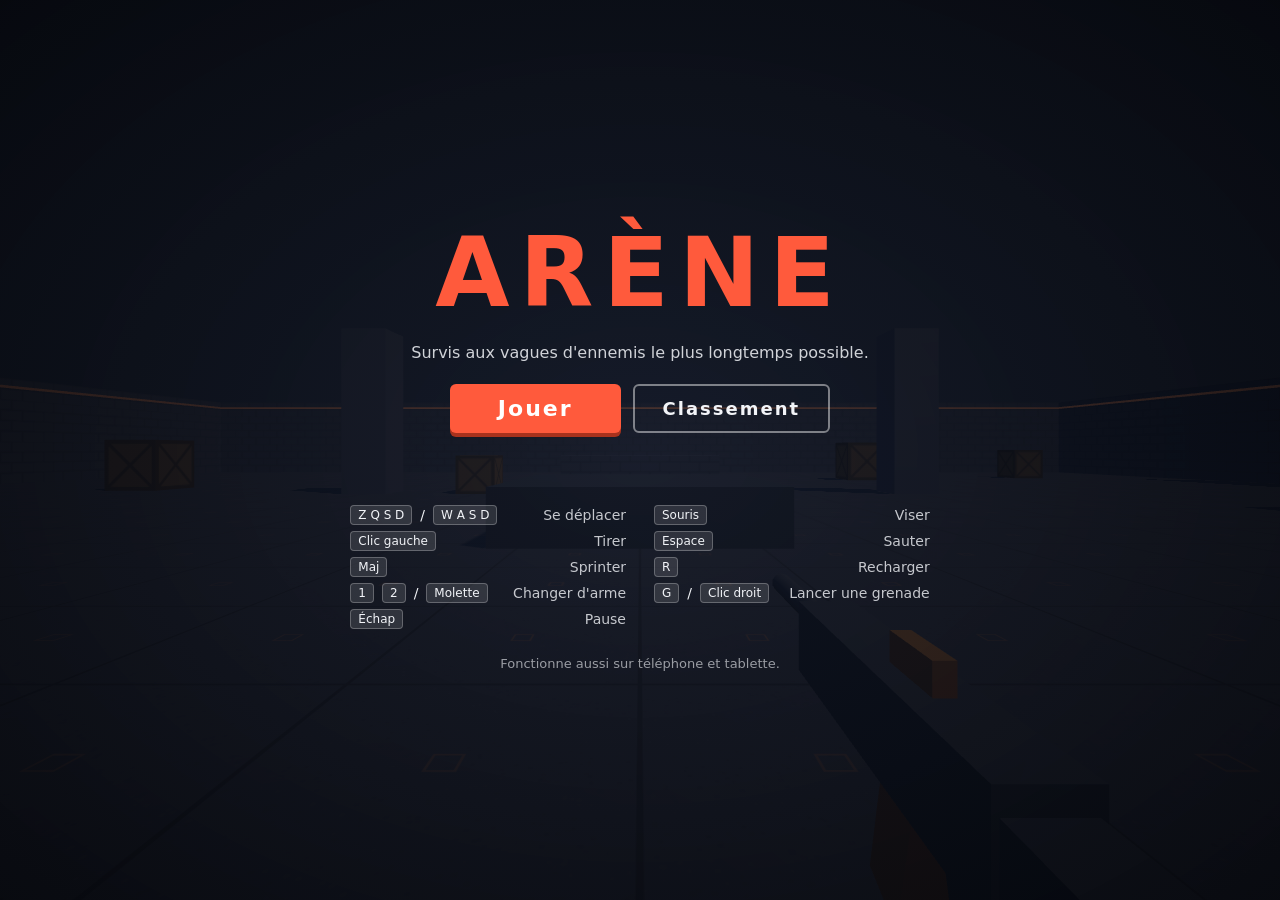
==== index.html @ 2af44f76 "Grenades : travail en cours de l'agent dev-jeu-3d (sauvegarde) Co-Authored-By: Claude Opus 5.5 <nore" ====
<!doctype html>
<html lang="fr">
<head>
  <meta charset="utf-8">
  <meta name="viewport" content="width=device-width, initial-scale=1, maximum-scale=1, user-scalable=no, viewport-fit=cover">
  <meta name="mobile-web-app-capable" content="yes">
  <meta name="apple-mobile-web-app-capable" content="yes">
  <title>Arène FPS</title>
  <link rel="stylesheet" href="style.css">
  <script type="importmap">
    {
      "imports": {
        "three": "./lib/three/three.module.min.js",
        "three/addons/": "./lib/three/addons/"
      }
    }
  </script>
</head>
<body>
  <div id="jeu"></div>

  <!-- Interface pendant la partie -->
  <div id="hud" class="cache">
    <div id="vignette"></div>
    <div id="viseur">
      <span class="h"></span><span class="v"></span>
      <div id="marqueur"><i></i><i></i><i></i><i></i></div>
    </div>

    <div id="haut">
      <div id="vague">Vague 1</div>
      <div id="restants"></div>
    </div>
    <div id="score">0</div>

    <div id="bas-gauche">
      <div class="etiquette">VIE</div>
      <div id="barre-vie"><div id="vie-remplissage"></div></div>
      <div id="vie-texte">100</div>
    </div>

    <div id="bas-droite">
      <div id="arme-nom">Fusil d'assaut</div>
      <div id="munitions"><span id="mun-chargeur">30</span><span id="mun-max"> / 30</span></div>
      <div id="grenades" title="Grenades"><span class="icone-grenade"></span><span id="grenades-nb">× 3</span></div>
      <div id="recharge-texte"></div>
    </div>

    <div id="message"></div>

    <!-- Commandes tactiles (téléphone / tablette) -->
    <div id="tactile">
      <div id="zone-tactile"></div>
      <div id="joystick"><div id="joystick-bouton"></div></div>
      <div id="t-pause" class="t-btn" role="button" aria-label="Pause"><span class="icone-pause"></span></div>
      <div id="t-arme" class="t-btn" role="button" aria-label="Changer d'arme">ARME</div>
      <div id="t-recharge" class="t-btn" role="button" aria-label="Recharger">R</div>
      <div id="t-grenade" class="t-btn" role="button" aria-label="Lancer une grenade">GRENADE</div>
      <div id="t-saut" class="t-btn" role="button" aria-label="Sauter">SAUT</div>
      <div id="t-tir" class="t-btn" role="button" aria-label="Tirer">TIR</div>
    </div>
  </div>

  <!-- Écrans -->
  <div id="ecran-menu" class="ecran">
    <h1>ARÈNE</h1>
    <p class="sous-titre">Survis aux vagues d'ennemis le plus longtemps possible.</p>
    <div class="boutons">
      <button id="btn-jouer">Jouer</button>
      <button id="btn-classement" class="secondaire">Classement</button>
    </div>
    <p id="record-menu"></p>
    <div class="commandes commandes-pc">
      <div><kbd>Z Q S D</kbd> / <kbd>W A S D</kbd><span>Se déplacer</span></div>
      <div><kbd>Souris</kbd><span>Viser</span></div>
      <div><kbd>Clic gauche</kbd><span>Tirer</span></div>
      <div><kbd>Espace</kbd><span>Sauter</span></div>
      <div><kbd>Maj</kbd><span>Sprinter</span></div>
      <div><kbd>R</kbd><span>Recharger</span></div>
      <div><kbd>1</kbd> <kbd>2</kbd> / <kbd>Molette</kbd><span>Changer d'arme</span></div>
      <div><kbd>G</kbd> / <kbd>Clic droit</kbd><span>Lancer une grenade</span></div>
      <div><kbd>Échap</kbd><span>Pause</span></div>
    </div>
    <div class="commandes commandes-tactiles">
      <div><kbd>Joystick gauche</kbd><span>Se déplacer</span></div>
      <div><kbd>À fond vers l'avant</kbd><span>Sprinter</span></div>
      <div><kbd>Glisser à droite</kbd><span>Viser</span></div>
      <div><kbd>TIR</kbd><span>Tirer (glisser dessus pour viser)</span></div>
      <div><kbd>SAUT</kbd> <kbd>R</kbd> <kbd>ARME</kbd><span>Sauter, recharger, changer</span></div>
      <div><kbd>GRENADE</kbd><span>Lancer une grenade</span></div>
      <div><kbd>❚❚</kbd><span>Pause</span></div>
    </div>
    <p class="note note-pc">Fonctionne aussi sur téléphone et tablette.</p>
    <p class="note note-tactile">Conseil : tiens ton téléphone en mode paysage.</p>
  </div>

  <div id="ecran-pause" class="ecran cache">
    <h2>Pause</h2>
    <button id="btn-reprendre">Reprendre</button>
  </div>

  <div id="ecran-fin" class="ecran cache">
    <h2>Tu es tombé au combat</h2>
    <p id="fin-stats"></p>
    <form id="form-score" autocomplete="off">
      <label for="pseudo">Ton pseudo</label>
      <input id="pseudo" name="pseudo" maxlength="16" placeholder="Ton pseudo" enterkeyhint="send">
      <button type="submit" id="btn-enregistrer" class="secondaire">Enregistrer mon score</button>
    </form>
    <p id="score-etat" class="note" role="status"></p>
    <ol id="fin-classement" class="classement"></ol>
    <button id="btn-rejouer">Rejouer</button>
  </div>

  <div id="ecran-classement" class="ecran cache">
    <h2>Meilleurs scores</h2>
    <p id="classement-source" class="note"></p>
    <ol id="classement-liste" class="classement"></ol>
    <button id="btn-retour" class="secondaire">Retour</button>
  </div>

  <script type="module" src="src/main.js"></script>
</body>
</html>
---- style.css ----
* { box-sizing: border-box; }

html, body {
  margin: 0;
  touch-action: none;
  -webkit-touch-callout: none;
  -webkit-tap-highlight-color: transparent;
  height: 100%;
  overflow: hidden;
  background: #0d1118;
  color: #f2f4f8;
  font-family: system-ui, -apple-system, "Segoe UI", Roboto, sans-serif;
  user-select: none;
}

#jeu canvas { display: block; }

.cache { display: none !important; }

/* ---------- HUD ---------- */
#hud { position: fixed; inset: 0; pointer-events: none; }

#vignette {
  position: absolute; inset: 0; opacity: 0;
  background: radial-gradient(ellipse at center, transparent 45%, rgba(200, 0, 0, 0.75) 100%);
}

#viseur { position: absolute; left: 50%; top: 50%; width: 0; height: 0; }
#viseur .h, #viseur .v {
  position: absolute; background: rgba(255, 255, 255, 0.9);
  box-shadow: 0 0 2px rgba(0, 0, 0, 0.8);
}
#viseur .h { width: 18px; height: 2px; left: -9px; top: -1px; }
#viseur .v { width: 2px; height: 18px; left: -1px; top: -9px; }

#marqueur { position: absolute; left: 0; top: 0; opacity: 0; transition: opacity 0.12s; }
#marqueur.actif { opacity: 1; transition: none; }
#marqueur i {
  position: absolute; width: 9px; height: 2px; background: #fff;
  left: -4.5px; top: -1px;
}
#marqueur i:nth-child(1) { transform: rotate(45deg) translateX(-11px); }
#marqueur i:nth-child(2) { transform: rotate(135deg) translateX(-11px); }
#marqueur i:nth-child(3) { transform: rotate(225deg) translateX(-11px); }
#marqueur i:nth-child(4) { transform: rotate(315deg) translateX(-11px); }
#marqueur.tete i { background: #ffcc33; }
#marqueur.mort i { background: #ff3b3b; width: 13px; }

#haut {
  position: absolute; top: 18px; left: 50%; transform: translateX(-50%);
  text-align: center; text-shadow: 0 2px 4px rgba(0, 0, 0, 0.7);
}
#vague { font-size: 26px; font-weight: 800; letter-spacing: 2px; }
#restants { font-size: 14px; opacity: 0.8; }

#score {
  position: absolute; top: 18px; right: 24px;
  font-size: 28px; font-weight: 800; font-variant-numeric: tabular-nums;
  text-shadow: 0 2px 4px rgba(0, 0, 0, 0.7);
}

#bas-gauche { position: absolute; left: 24px; bottom: 24px; width: 260px; }
.etiquette { font-size: 12px; letter-spacing: 3px; opacity: 0.8; margin-bottom: 4px; }
#barre-vie {
  height: 14px; background: rgba(0, 0, 0, 0.5);
  border: 1px solid rgba(255, 255, 255, 0.3); border-radius: 3px; overflow: hidden;
}
#vie-remplissage { height: 100%; width: 100%; background: #3ddc84; transition: width 0.15s; }
#vie-remplissage.bas { background: #ff4d4d; }
#vie-texte { font-size: 30px; font-weight: 800; margin-top: 2px; text-shadow: 0 2px 4px rgba(0, 0, 0, 0.7); }

#bas-droite {
  position: absolute; right: 24px; bottom: 24px; text-align: right;
  text-shadow: 0 2px 4px rgba(0, 0, 0, 0.7);
}
#arme-nom { font-size: 14px; letter-spacing: 1px; opacity: 0.85; }
#munitions { font-variant-numeric: tabular-nums; }
#mun-chargeur { font-size: 44px; font-weight: 800; }
#mun-chargeur.vide { color: #ff4d4d; }
#mun-max { font-size: 20px; opacity: 0.7; }
#recharge-texte { font-size: 14px; color: #ffcc33; min-height: 18px; }
#grenades {
  display: flex; align-items: center; justify-content: flex-end; gap: 6px;
  font-size: 18px; font-weight: 700; font-variant-numeric: tabular-nums;
}
.icone-grenade {
  position: relative; width: 13px; height: 15px; border-radius: 50%;
  background: #7a8f3e; border: 1px solid rgba(0, 0, 0, 0.5); box-shadow: 0 1px 2px rgba(0, 0, 0, 0.6);
}
.icone-grenade::before { /* tête et levier */
  content: ''; position: absolute; left: 3px; top: -4px; width: 6px; height: 4px;
  background: #b9bec5; border-radius: 1px;
}
#grenades.vide { color: #ff4d4d; opacity: 0.7; }
#grenades.plein #grenades-nb { color: #ffcc33; }

#message {
  position: absolute; top: 28%; left: 50%; transform: translateX(-50%);
  font-size: 40px; font-weight: 900; letter-spacing: 3px; white-space: nowrap;
  text-shadow: 0 3px 8px rgba(0, 0, 0, 0.8);
  opacity: 0; transition: opacity 0.3s;
}
#message.visible { opacity: 1; }

/* ---------- Écrans ---------- */
.ecran {
  position: fixed; inset: 0;
  display: flex; flex-direction: column; align-items: center; justify-content: safe center;
  gap: 14px; text-align: center; overflow-y: auto; touch-action: pan-y;
  padding: max(16px, env(safe-area-inset-top, 0px)) max(16px, env(safe-area-inset-right, 0px))
           max(16px, env(safe-area-inset-bottom, 0px)) max(16px, env(safe-area-inset-left, 0px));
  background: radial-gradient(ellipse at center, rgba(20, 26, 40, 0.75), rgba(5, 7, 12, 0.92));
}
.ecran h1 { font-size: clamp(48px, 12vw, 96px); margin: 0; letter-spacing: 10px; font-weight: 900; color: #ff5a3c; }
.ecran h2 { font-size: 42px; margin: 0; }
.sous-titre { margin: 0 0 8px; opacity: 0.85; }
.note { font-size: 13px; opacity: 0.6; }

button {
  font: inherit; font-size: 22px; font-weight: 700; letter-spacing: 2px;
  padding: 12px 48px; border: 0; border-radius: 6px; cursor: pointer;
  background: #ff5a3c; color: #fff;
  box-shadow: 0 4px 0 #a8321d;
}
button:hover { background: #ff6e53; }
button:active { transform: translateY(2px); box-shadow: 0 2px 0 #a8321d; }

.commandes {
  display: grid; grid-template-columns: repeat(2, minmax(0, 1fr)); gap: 6px 28px;
  margin-top: 12px; font-size: 14px; text-align: left;
}
.commandes div { display: flex; align-items: center; gap: 8px; }
.commandes span { opacity: 0.8; margin-left: auto; padding-left: 12px; }
kbd {
  display: inline-block; padding: 2px 7px; border-radius: 4px; font: inherit; font-size: 12px;
  background: rgba(255, 255, 255, 0.12); border: 1px solid rgba(255, 255, 255, 0.25);
}
#fin-stats { font-size: 18px; line-height: 1.6; }
#fin-stats strong { color: #ffcc33; }

@media (max-width: 600px) {
  .commandes { grid-template-columns: 1fr; }
  #bas-gauche { width: 160px; }
}

/* Écrans peu hauts (téléphone en paysage) */
@media (max-height: 500px) {
  .ecran { gap: 8px; }
  .ecran h1 { font-size: 44px; letter-spacing: 6px; }
  .ecran h2 { font-size: 28px; }
  .commandes { margin-top: 2px; font-size: 13px; gap: 4px 24px; }
  button { font-size: 18px; padding: 10px 40px; }
}

/* ---------- Mode PC / mode tactile ---------- */
.commandes-tactiles, .note-tactile, #tactile { display: none; }
body.tactile .commandes-pc, body.tactile .note-pc { display: none; }
body.tactile .commandes-tactiles { display: grid; }
body.tactile .note-tactile { display: block; }
body.tactile #tactile { display: block; }

#zone-tactile { position: absolute; inset: 0; pointer-events: auto; touch-action: none; }

#joystick {
  position: absolute; width: 120px; height: 120px; margin: -60px 0 0 -60px;
  left: calc(100px + env(safe-area-inset-left, 0px));
  top: calc(100% - 100px - env(safe-area-inset-bottom, 0px));
  border-radius: 50%; pointer-events: none; opacity: 0.45;
  border: 2px solid rgba(255, 255, 255, 0.4); background: rgba(255, 255, 255, 0.08);
}
#joystick.actif { opacity: 1; }
#joystick-bouton {
  position: absolute; left: 50%; top: 50%; width: 54px; height: 54px; margin: -27px 0 0 -27px;
  border-radius: 50%; background: rgba(255, 255, 255, 0.6);
}

.t-btn {
  position: absolute; pointer-events: auto; touch-action: none;
  display: flex; align-items: center; justify-content: center;
  border-radius: 50%; font-weight: 800; font-size: 13px; letter-spacing: 1px; color: #fff;
  background: rgba(255, 255, 255, 0.14); border: 2px solid rgba(255, 255, 255, 0.45);
  text-shadow: 0 1px 2px rgba(0, 0, 0, 0.6);
}
.t-btn.appuye { background: rgba(255, 255, 255, 0.4); transform: scale(0.94); }
#t-tir {
  width: 96px; height: 96px; font-size: 18px;
  right: calc(28px + env(safe-area-inset-right, 0px)); bottom: calc(36px + env(safe-area-inset-bottom, 0px));
  background: rgba(255, 90, 60, 0.35); border-color: rgba(255, 130, 100, 0.9);
}
#t-tir.appuye { background: rgba(255, 90, 60, 0.7); }
#t-saut {
  width: 66px; height: 66px;
  right: calc(140px + env(safe-area-inset-right, 0px)); bottom: calc(26px + env(safe-area-inset-bottom, 0px));
}
#t-recharge {
  width: 54px; height: 54px; font-size: 18px;
  right: calc(48px + env(safe-area-inset-right, 0px)); bottom: calc(148px + env(safe-area-inset-bottom, 0px));
}
#t-arme {
  width: 54px; height: 54px; font-size: 11px;
  right: calc(122px + env(safe-area-inset-right, 0px)); bottom: calc(108px + env(safe-area-inset-bottom, 0px));
}
#t-grenade {
  width: 54px; height: 54px; font-size: 9px; letter-spacing: 0;
  right: calc(124px + env(safe-area-inset-right, 0px)); bottom: calc(176px + env(safe-area-inset-bottom, 0px));
  background: rgba(122, 143, 62, 0.35); border-color: rgba(170, 195, 100, 0.85);
}
#t-grenade.appuye { background: rgba(122, 143, 62, 0.7); }
#t-grenade.vide { opacity: 0.4; }
#t-pause {
  width: 44px; height: 44px; border-radius: 10px;
  left: calc(12px + env(safe-area-inset-left, 0px)); top: calc(12px + env(safe-area-inset-top, 0px));
}
.icone-pause { width: 14px; height: 16px; border-left: 5px solid #fff; border-right: 5px solid #fff; }

/* Interface du jeu réorganisée pour laisser la place aux pouces */
body.tactile #bas-gauche {
  left: calc(68px + env(safe-area-inset-left, 0px)); top: calc(14px + env(safe-area-inset-top, 0px));
  bottom: auto; width: 150px;
}
body.tactile .etiquette { display: none; }
body.tactile #barre-vie { height: 10px; }
body.tactile #vie-texte { font-size: 18px; }
body.tactile #score {
  font-size: 22px; top: calc(12px + env(safe-area-inset-top, 0px));
  right: calc(16px + env(safe-area-inset-right, 0px));
}
body.tactile #bas-droite {
  top: calc(44px + env(safe-area-inset-top, 0px)); bottom: auto;
  right: calc(16px + env(safe-area-inset-right, 0px));
}
body.tactile #arme-nom { font-size: 12px; }
body.tactile #mun-chargeur { font-size: 26px; }
body.tactile #mun-max { font-size: 14px; }
body.tactile #recharge-texte { font-size: 12px; }
body.tactile #grenades { font-size: 14px; }
body.tactile #haut { top: calc(10px + env(safe-area-inset-top, 0px)); }
body.tactile #vague { font-size: 18px; }
body.tactile #message { font-size: 26px; }

@media (orientation: portrait) {
  body.tactile #haut { top: calc(70px + env(safe-area-inset-top, 0px)); }
  body.tactile #message { top: 22%; font-size: 22px; }
}

/* ---------- Classement ---------- */
.boutons { display: flex; flex-wrap: wrap; gap: 12px; justify-content: center; }
button.secondaire {
  background: transparent; color: #f2f4f8; box-shadow: none;
  border: 2px solid rgba(255, 255, 255, 0.45); font-size: 18px; padding: 10px 28px;
}
button.secondaire:hover { background: rgba(255, 255, 255, 0.1); }
button:disabled { opacity: 0.5; cursor: default; }
button:focus-visible, input:focus-visible { outline: 3px solid #ffcc33; outline-offset: 2px; }

#form-score { display: flex; flex-wrap: wrap; gap: 10px; justify-content: center; align-items: center; }
#form-score label {
  position: absolute; width: 1px; height: 1px; overflow: hidden; clip: rect(0 0 0 0);
}
#pseudo {
  font: inherit; font-size: 18px; padding: 10px 14px; width: 220px; max-width: 100%;
  border-radius: 6px; border: 2px solid rgba(255, 255, 255, 0.35);
  background: rgba(0, 0, 0, 0.35); color: #f2f4f8;
  user-select: text; -webkit-user-select: text; touch-action: manipulation;
}

.classement {
  list-style: none; margin: 0; padding: 0; width: min(440px, 100%);
  display: grid; gap: 4px; font-variant-numeric: tabular-nums;
}
.classement li {
  display: grid; grid-template-columns: 2em minmax(0, 1fr) auto 6em; gap: 10px; align-items: baseline;
  padding: 6px 12px; border-radius: 6px; background: rgba(255, 255, 255, 0.06); text-align: left;
}
.classement li.moi { background: rgba(255, 204, 51, 0.2); outline: 1px solid rgba(255, 204, 51, 0.6); }
.classement li.vide { display: block; text-align: center; opacity: 0.7; }
.classement .rang { font-weight: 800; color: #ff5a3c; }
.classement .pseudo { overflow: hidden; text-overflow: ellipsis; white-space: nowrap; }
.classement .vague-max { font-size: 13px; opacity: 0.65; }
.classement .points { text-align: right; font-weight: 700; }
#score-etat:empty { display: none; }

@media (max-height: 500px) {
  .classement li { padding: 3px 10px; }
  #pseudo { font-size: 16px; padding: 8px 12px; }
}
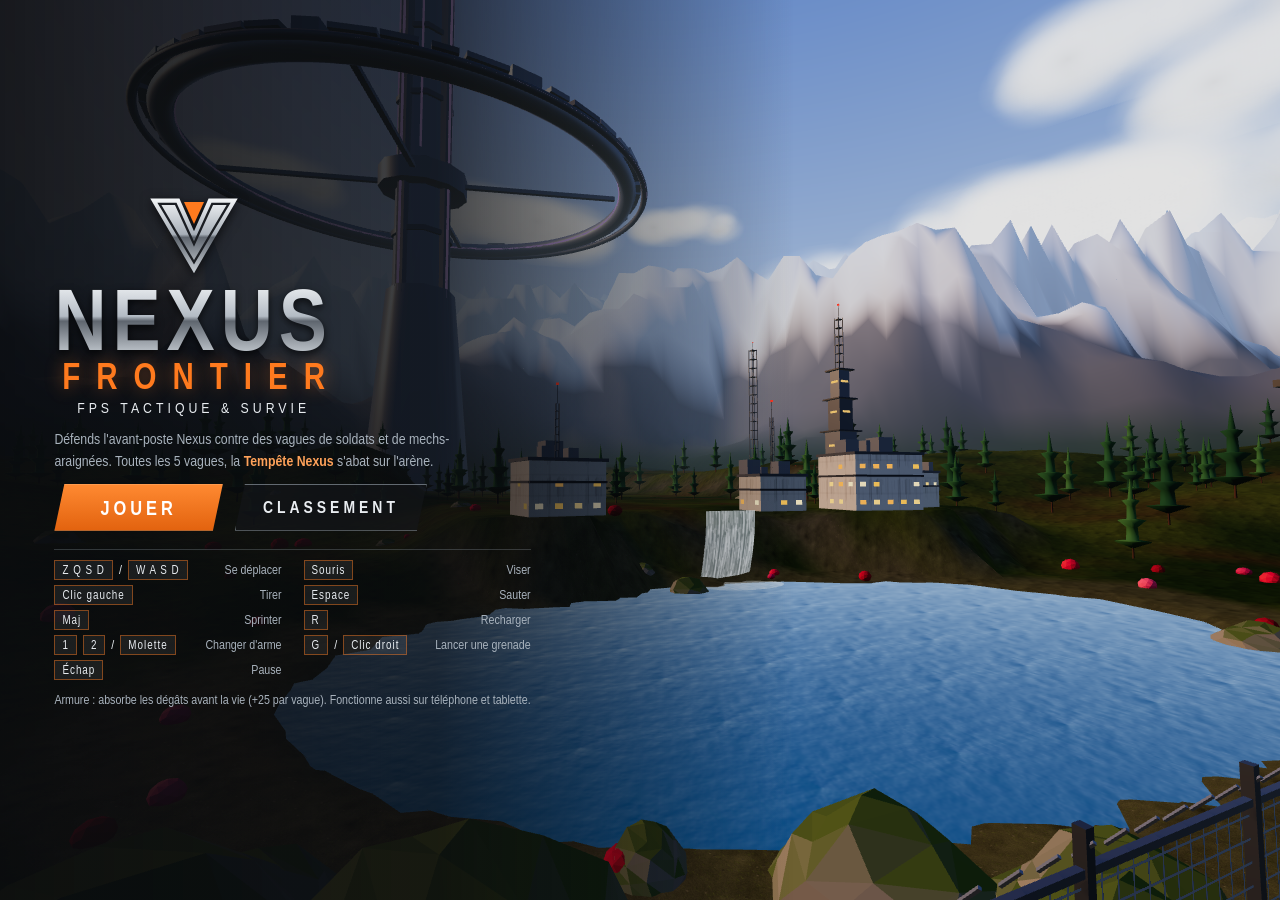
==== commit b2134255: "NEXUS FRONTIER : refonte visuelle en cours (sauvegarde) Co-Authored-By: Claude Opus 5.5 <noreply@ant" ====
--- a/index.html
+++ b/index.html
@@ -5,7 +5,9 @@
   <meta name="viewport" content="width=device-width, initial-scale=1, maximum-scale=1, user-scalable=no, viewport-fit=cover">
   <meta name="mobile-web-app-capable" content="yes">
   <meta name="apple-mobile-web-app-capable" content="yes">
-  <title>Arène FPS</title>
+  <title>NEXUS FRONTIER — FPS tactique &amp; survie</title>
+  <meta name="description" content="NEXUS FRONTIER : FPS tactique et survie dans le navigateur (PC et téléphone).">
+  <meta name="theme-color" content="#14171b">
   <link rel="stylesheet" href="style.css">
   <script type="importmap">
     {
@@ -19,30 +21,77 @@
 <body>
   <div id="jeu"></div>
 
+  <!-- Logo (réutilisé dans le menu et les écrans) -->
+  <svg width="0" height="0" style="position:absolute" aria-hidden="true">
+    <defs>
+      <linearGradient id="grad-metal" x1="0" y1="0" x2="0" y2="1">
+        <stop offset="0" stop-color="#f3f5f7"/><stop offset="0.48" stop-color="#a7afb8"/>
+        <stop offset="0.52" stop-color="#5f666f"/><stop offset="1" stop-color="#c9cfd5"/>
+      </linearGradient>
+      <symbol id="logo" viewBox="0 0 100 90">
+        <polygon points="2,6 34,6 50,42 66,6 98,6 50,88" fill="url(#grad-metal)"/>
+        <polygon points="12,12 30,12 50,56 70,12 88,12 50,76" fill="none" stroke="#1b1e23" stroke-width="2.5"/>
+        <polygon points="50,34 39,10 61,10" fill="#ff7a1e"/>
+      </symbol>
+      <symbol id="ico-soldat" viewBox="0 0 48 48">
+        <circle cx="21" cy="8" r="5"/>
+        <path d="M14 15h12l3 5 13-2 1 3-14 4-2 8 5 13h-5l-5-11-3 11h-5l3-17-4 3-4-2 4-10z"/>
+      </symbol>
+      <symbol id="ico-coeur" viewBox="0 0 24 24"><path d="M12 21 3 12a5.5 5.5 0 0 1 9-6 5.5 5.5 0 0 1 9 6z"/></symbol>
+      <symbol id="ico-bouclier" viewBox="0 0 24 24"><path d="M12 2 4 5v6c0 5 3.4 9.5 8 11 4.6-1.5 8-6 8-11V5z"/></symbol>
+      <symbol id="ico-fusil" viewBox="0 0 120 36">
+        <path d="M2 14h18l4-4h30l2-4h22v4h14l2 3h22v4h-22l-2 2h-6v3h-8l-2 9h-8l1-9h-8l-3 12h-9l3-12h-12l-6 6H8l-2-6H2z"/>
+        <rect x="56" y="1" width="28" height="5" rx="2"/>
+      </symbol>
+      <symbol id="ico-pompe" viewBox="0 0 120 36">
+        <path d="M2 16h22l6-4h36v-2h52v5H68v4h30v5H66l-3 2h-6l-3 10h-9l3-10H32l-8 6H8l-2-6H2z"/>
+      </symbol>
+    </defs>
+  </svg>
+
   <!-- Interface pendant la partie -->
   <div id="hud" class="cache">
     <div id="vignette"></div>
+    <div id="eclair"></div>
     <div id="viseur">
       <span class="h"></span><span class="v"></span>
       <div id="marqueur"><i></i><i></i><i></i><i></i></div>
     </div>
 
+    <div id="boussole"><div id="boussole-bande"></div><div id="boussole-cap"></div></div>
     <div id="haut">
       <div id="vague">Vague 1</div>
       <div id="restants"></div>
     </div>
-    <div id="score">0</div>
+    <div id="score-bloc"><span class="etiquette">SCORE</span><span id="score">0</span></div>
+
+    <div id="minicarte">
+      <canvas id="carte" width="160" height="160"></canvas>
+      <div id="carte-zone">Zone Nexus</div>
+      <div id="carte-info"><span class="losange"></span><span id="carte-texte"></span></div>
+    </div>
 
     <div id="bas-gauche">
-      <div class="etiquette">VIE</div>
-      <div id="barre-vie"><div id="vie-remplissage"></div></div>
-      <div id="vie-texte">100</div>
+      <svg class="icone-soldat"><use href="#ico-soldat"/></svg>
+      <div class="jauges">
+        <div class="jauge">
+          <svg class="ico"><use href="#ico-coeur"/></svg><span id="vie-texte">100</span>
+          <div id="barre-vie" class="barre"><div id="vie-remplissage"></div></div>
+        </div>
+        <div class="jauge armure">
+          <svg class="ico"><use href="#ico-bouclier"/></svg><span id="armure-texte">50</span>
+          <div id="barre-armure" class="barre"><div id="armure-remplissage"></div></div>
+        </div>
+      </div>
     </div>
 
     <div id="bas-droite">
       <div id="arme-nom">Fusil d'assaut</div>
-      <div id="munitions"><span id="mun-chargeur">30</span><span id="mun-max"> / 30</span></div>
-      <div id="grenades" title="Grenades"><span class="icone-grenade"></span><span id="grenades-nb">× 3</span></div>
+      <div class="ligne-arme">
+        <svg id="icone-arme"><use href="#ico-fusil"/></svg>
+        <div id="munitions"><span id="mun-chargeur">30</span><span class="sep"></span><span id="mun-reserve">120</span></div>
+        <div id="grenades" title="Grenades"><span class="icone-grenade"></span><span id="grenades-nb">3</span></div>
+      </div>
       <div id="recharge-texte"></div>
     </div>
 
@@ -62,61 +111,77 @@
   </div>
 
   <!-- Écrans -->
-  <div id="ecran-menu" class="ecran">
-    <h1>ARÈNE</h1>
-    <p class="sous-titre">Survis aux vagues d'ennemis le plus longtemps possible.</p>
-    <div class="boutons">
-      <button id="btn-jouer">Jouer</button>
-      <button id="btn-classement" class="secondaire">Classement</button>
+  <div id="ecran-menu" class="ecran ecran-menu">
+    <div class="panneau-menu">
+      <div class="titre-jeu">
+        <svg class="logo"><use href="#logo"/></svg>
+        <h1><span class="nexus">NEXUS</span><span class="frontier">FRONTIER</span></h1>
+        <p class="sous-titre">FPS tactique &amp; survie</p>
+      </div>
+      <p class="accroche">Défends l'avant-poste Nexus contre des vagues de soldats et de mechs-araignées.
+        Toutes les 5 vagues, la <strong>Tempête Nexus</strong> s'abat sur l'arène.</p>
+      <div class="boutons">
+        <button id="btn-jouer">Jouer</button>
+        <button id="btn-classement" class="secondaire">Classement</button>
+      </div>
+      <p id="record-menu"></p>
+      <div class="commandes commandes-pc">
+        <div><kbd>Z Q S D</kbd> / <kbd>W A S D</kbd><span>Se déplacer</span></div>
+        <div><kbd>Souris</kbd><span>Viser</span></div>
+        <div><kbd>Clic gauche</kbd><span>Tirer</span></div>
+        <div><kbd>Espace</kbd><span>Sauter</span></div>
+        <div><kbd>Maj</kbd><span>Sprinter</span></div>
+        <div><kbd>R</kbd><span>Recharger</span></div>
+        <div><kbd>1</kbd> <kbd>2</kbd> / <kbd>Molette</kbd><span>Changer d'arme</span></div>
+        <div><kbd>G</kbd> / <kbd>Clic droit</kbd><span>Lancer une grenade</span></div>
+        <div><kbd>Échap</kbd><span>Pause</span></div>
+      </div>
+      <div class="commandes commandes-tactiles">
+        <div><kbd>Joystick gauche</kbd><span>Se déplacer</span></div>
+        <div><kbd>À fond vers l'avant</kbd><span>Sprinter</span></div>
+        <div><kbd>Glisser à droite</kbd><span>Viser</span></div>
+        <div><kbd>TIR</kbd><span>Tirer (glisser dessus pour viser)</span></div>
+        <div><kbd>SAUT</kbd> <kbd>R</kbd> <kbd>ARME</kbd><span>Sauter, recharger, changer</span></div>
+        <div><kbd>GRENADE</kbd><span>Lancer une grenade</span></div>
+        <div><kbd>❚❚</kbd><span>Pause</span></div>
+      </div>
+      <p class="note note-pc">Armure : absorbe les dégâts avant la vie (+25 par vague). Fonctionne aussi sur téléphone et tablette.</p>
+      <p class="note note-tactile">Conseil : tiens ton téléphone en mode paysage.</p>
     </div>
-    <p id="record-menu"></p>
-    <div class="commandes commandes-pc">
-      <div><kbd>Z Q S D</kbd> / <kbd>W A S D</kbd><span>Se déplacer</span></div>
-      <div><kbd>Souris</kbd><span>Viser</span></div>
-      <div><kbd>Clic gauche</kbd><span>Tirer</span></div>
-      <div><kbd>Espace</kbd><span>Sauter</span></div>
-      <div><kbd>Maj</kbd><span>Sprinter</span></div>
-      <div><kbd>R</kbd><span>Recharger</span></div>
-      <div><kbd>1</kbd> <kbd>2</kbd> / <kbd>Molette</kbd><span>Changer d'arme</span></div>
-      <div><kbd>G</kbd> / <kbd>Clic droit</kbd><span>Lancer une grenade</span></div>
-      <div><kbd>Échap</kbd><span>Pause</span></div>
-    </div>
-    <div class="commandes commandes-tactiles">
-      <div><kbd>Joystick gauche</kbd><span>Se déplacer</span></div>
-      <div><kbd>À fond vers l'avant</kbd><span>Sprinter</span></div>
-      <div><kbd>Glisser à droite</kbd><span>Viser</span></div>
-      <div><kbd>TIR</kbd><span>Tirer (glisser dessus pour viser)</span></div>
-      <div><kbd>SAUT</kbd> <kbd>R</kbd> <kbd>ARME</kbd><span>Sauter, recharger, changer</span></div>
-      <div><kbd>GRENADE</kbd><span>Lancer une grenade</span></div>
-      <div><kbd>❚❚</kbd><span>Pause</span></div>
-    </div>
-    <p class="note note-pc">Fonctionne aussi sur téléphone et tablette.</p>
-    <p class="note note-tactile">Conseil : tiens ton téléphone en mode paysage.</p>
   </div>
 
   <div id="ecran-pause" class="ecran cache">
-    <h2>Pause</h2>
-    <button id="btn-reprendre">Reprendre</button>
+    <div class="panneau">
+      <svg class="logo petit"><use href="#logo"/></svg>
+      <h2>Pause</h2>
+      <button id="btn-reprendre">Reprendre</button>
+    </div>
   </div>
 
   <div id="ecran-fin" class="ecran cache">
-    <h2>Tu es tombé au combat</h2>
-    <p id="fin-stats"></p>
-    <form id="form-score" autocomplete="off">
-      <label for="pseudo">Ton pseudo</label>
-      <input id="pseudo" name="pseudo" maxlength="16" placeholder="Ton pseudo" enterkeyhint="send">
-      <button type="submit" id="btn-enregistrer" class="secondaire">Enregistrer mon score</button>
-    </form>
-    <p id="score-etat" class="note" role="status"></p>
-    <ol id="fin-classement" class="classement"></ol>
-    <button id="btn-rejouer">Rejouer</button>
+    <div class="panneau">
+      <svg class="logo petit"><use href="#logo"/></svg>
+      <h2>Tombé au combat</h2>
+      <p id="fin-stats"></p>
+      <form id="form-score" autocomplete="off">
+        <label for="pseudo">Ton pseudo</label>
+        <input id="pseudo" name="pseudo" maxlength="16" placeholder="Ton pseudo" enterkeyhint="send">
+        <button type="submit" id="btn-enregistrer" class="secondaire">Enregistrer mon score</button>
+      </form>
+      <p id="score-etat" class="note" role="status"></p>
+      <ol id="fin-classement" class="classement"></ol>
+      <button id="btn-rejouer">Rejouer</button>
+    </div>
   </div>
 
   <div id="ecran-classement" class="ecran cache">
-    <h2>Meilleurs scores</h2>
-    <p id="classement-source" class="note"></p>
-    <ol id="classement-liste" class="classement"></ol>
-    <button id="btn-retour" class="secondaire">Retour</button>
+    <div class="panneau">
+      <svg class="logo petit"><use href="#logo"/></svg>
+      <h2>Meilleurs scores</h2>
+      <p id="classement-source" class="note"></p>
+      <ol id="classement-liste" class="classement"></ol>
+      <button id="btn-retour" class="secondaire">Retour</button>
+    </div>
   </div>
 
   <script type="module" src="src/main.js"></script>
--- a/style.css
+++ b/style.css
@@ -1,3 +1,19 @@
+/* NEXUS FRONTIER — acier très sombre, accents orange, rouge pour les factions */
+:root {
+  --acier: #14171b;
+  --acier-2: #1f242a;
+  --acier-3: #343b44;
+  --ligne: rgba(190, 205, 220, 0.22);
+  --texte: #e9edf1;
+  --texte-2: #a9b3bd;
+  --orange: #ff7a1e;
+  --orange-2: #ffa25a;
+  --rouge: #e0302a;
+  --bleu: #9fd8ff;
+  --police: "Bahnschrift", "DIN Alternate", "DIN Condensed", "Roboto Condensed", "Arial Narrow",
+            "Helvetica Neue", "Liberation Sans Narrow", system-ui, sans-serif;
+}
+
 * { box-sizing: border-box; }
 
 html, body {
@@ -7,9 +23,10 @@
   -webkit-tap-highlight-color: transparent;
   height: 100%;
   overflow: hidden;
-  background: #0d1118;
-  color: #f2f4f8;
-  font-family: system-ui, -apple-system, "Segoe UI", Roboto, sans-serif;
+  background: var(--acier);
+  color: var(--texte);
+  font-family: var(--police);
+  font-stretch: condensed;
   user-select: none;
 }
 
@@ -18,20 +35,24 @@
 .cache { display: none !important; }
 
 /* ---------- HUD ---------- */
-#hud { position: fixed; inset: 0; pointer-events: none; }
+#hud { position: fixed; inset: 0; pointer-events: none; text-shadow: 0 1px 3px rgba(0, 0, 0, 0.8); }
 
 #vignette {
   position: absolute; inset: 0; opacity: 0;
   background: radial-gradient(ellipse at center, transparent 45%, rgba(200, 0, 0, 0.75) 100%);
 }
+#eclair { position: absolute; inset: 0; opacity: 0; background: rgba(255, 225, 235, 0.9); mix-blend-mode: screen; }
 
 #viseur { position: absolute; left: 50%; top: 50%; width: 0; height: 0; }
 #viseur .h, #viseur .v {
-  position: absolute; background: rgba(255, 255, 255, 0.9);
-  box-shadow: 0 0 2px rgba(0, 0, 0, 0.8);
-}
-#viseur .h { width: 18px; height: 2px; left: -9px; top: -1px; }
-#viseur .v { width: 2px; height: 18px; left: -1px; top: -9px; }
+  position: absolute; background: rgba(255, 255, 255, 0.92);
+  box-shadow: 0 0 2px rgba(0, 0, 0, 0.9);
+}
+/* réticule en 4 branches avec point central */
+#viseur .h { width: 22px; height: 2px; left: -11px; top: -1px;
+  background: linear-gradient(90deg, #fff 0 7px, transparent 7px 15px, #fff 15px); box-shadow: none; }
+#viseur .v { width: 2px; height: 22px; left: -1px; top: -11px;
+  background: linear-gradient(180deg, #fff 0 7px, transparent 7px 10px, var(--orange) 10px 12px, transparent 12px 15px, #fff 15px); box-shadow: none; }
 
 #marqueur { position: absolute; left: 0; top: 0; opacity: 0; transition: opacity 0.12s; }
 #marqueur.actif { opacity: 1; transition: none; }
@@ -46,58 +67,114 @@
 #marqueur.tete i { background: #ffcc33; }
 #marqueur.mort i { background: #ff3b3b; width: 13px; }
 
+/* Boussole */
+#boussole {
+  position: absolute; top: 12px; left: 50%; transform: translateX(-50%);
+  width: min(520px, 44vw); height: 30px; overflow: hidden;
+  -webkit-mask-image: linear-gradient(90deg, transparent, #000 18%, #000 82%, transparent);
+  mask-image: linear-gradient(90deg, transparent, #000 18%, #000 82%, transparent);
+  border-bottom: 1px solid var(--ligne);
+}
+#boussole-bande { position: absolute; left: 0; top: 0; height: 100%; will-change: transform; }
+#boussole-bande span {
+  position: absolute; top: 4px; transform: translateX(-50%);
+  font-size: 12px; letter-spacing: 1px; color: var(--texte-2); white-space: nowrap;
+}
+#boussole-bande span::after {
+  content: ''; position: absolute; left: 50%; top: 18px; width: 1px; height: 6px; background: currentColor; opacity: 0.7;
+}
+#boussole-bande .cardinal { color: var(--texte); font-weight: 700; font-size: 14px; top: 2px; }
+#boussole-bande .nord { color: var(--orange); }
+#boussole-cap {
+  position: absolute; left: 50%; bottom: -1px; margin-left: -6px;
+  border: 6px solid transparent; border-bottom-color: var(--orange); border-top: 0;
+}
+
 #haut {
-  position: absolute; top: 18px; left: 50%; transform: translateX(-50%);
-  text-align: center; text-shadow: 0 2px 4px rgba(0, 0, 0, 0.7);
-}
-#vague { font-size: 26px; font-weight: 800; letter-spacing: 2px; }
-#restants { font-size: 14px; opacity: 0.8; }
-
-#score {
-  position: absolute; top: 18px; right: 24px;
-  font-size: 28px; font-weight: 800; font-variant-numeric: tabular-nums;
-  text-shadow: 0 2px 4px rgba(0, 0, 0, 0.7);
-}
-
-#bas-gauche { position: absolute; left: 24px; bottom: 24px; width: 260px; }
-.etiquette { font-size: 12px; letter-spacing: 3px; opacity: 0.8; margin-bottom: 4px; }
-#barre-vie {
-  height: 14px; background: rgba(0, 0, 0, 0.5);
-  border: 1px solid rgba(255, 255, 255, 0.3); border-radius: 3px; overflow: hidden;
-}
-#vie-remplissage { height: 100%; width: 100%; background: #3ddc84; transition: width 0.15s; }
-#vie-remplissage.bas { background: #ff4d4d; }
-#vie-texte { font-size: 30px; font-weight: 800; margin-top: 2px; text-shadow: 0 2px 4px rgba(0, 0, 0, 0.7); }
-
+  position: absolute; top: 48px; left: 50%; transform: translateX(-50%);
+  text-align: center; text-transform: uppercase;
+}
+#vague { font-size: 20px; font-weight: 700; letter-spacing: 4px; }
+#restants { font-size: 12px; letter-spacing: 2px; color: var(--orange-2); }
+
+#score-bloc {
+  position: absolute; top: 14px; left: 20px;
+  display: flex; flex-direction: column; line-height: 1.05;
+}
+#score-bloc .etiquette { font-size: 11px; letter-spacing: 3px; color: var(--texte-2); }
+#score { font-size: 28px; font-weight: 700; letter-spacing: 1px; font-variant-numeric: tabular-nums; }
+
+/* Minicarte */
+#minicarte {
+  position: absolute; top: 12px; right: 16px; width: 172px;
+  padding: 6px; background: rgba(14, 17, 21, 0.55);
+  border: 1px solid var(--ligne); border-top: 2px solid var(--orange);
+}
+#carte { display: block; width: 160px; height: 160px; }
+#carte-zone { margin-top: 4px; font-size: 13px; letter-spacing: 1px; font-weight: 700; }
+#carte-info { font-size: 12px; color: var(--orange-2); display: flex; align-items: center; gap: 5px; letter-spacing: 0.5px; }
+.losange { width: 6px; height: 6px; background: var(--orange); transform: rotate(45deg); flex: none; }
+
+/* Vie + armure */
+#bas-gauche {
+  position: absolute; left: 22px; bottom: 22px;
+  display: flex; align-items: center; gap: 12px;
+}
+.icone-soldat {
+  width: 46px; height: 46px; fill: var(--texte); opacity: 0.9;
+  filter: drop-shadow(0 1px 2px rgba(0, 0, 0, 0.8));
+}
+.jauges { display: grid; gap: 6px; }
+.jauge { display: grid; grid-template-columns: 14px 34px 200px; align-items: center; gap: 4px; }
+.jauge .ico { width: 13px; height: 13px; fill: var(--bleu); }
+.jauge span { font-size: 16px; font-weight: 700; font-variant-numeric: tabular-nums; color: var(--bleu); }
+.barre {
+  height: 6px; background: rgba(10, 14, 20, 0.6);
+  border: 1px solid rgba(159, 216, 255, 0.25); overflow: hidden;
+  clip-path: polygon(0 0, 100% 0, calc(100% - 4px) 100%, 0 100%);
+}
+#vie-remplissage { height: 100%; width: 100%; background: linear-gradient(90deg, #6fc2ff, #d9f1ff); transition: width 0.15s; }
+#vie-remplissage.bas { background: linear-gradient(90deg, #b3201a, #ff5a4a); }
+.jauge.armure .ico { fill: #7aa7ff; }
+.jauge.armure span { color: #b8ccff; }
+#armure-remplissage { height: 100%; width: 50%; background: linear-gradient(90deg, #3d6fd8, #8fb2ff); transition: width 0.15s; }
+
+/* Arme, munitions, grenades */
 #bas-droite {
-  position: absolute; right: 24px; bottom: 24px; text-align: right;
-  text-shadow: 0 2px 4px rgba(0, 0, 0, 0.7);
-}
-#arme-nom { font-size: 14px; letter-spacing: 1px; opacity: 0.85; }
-#munitions { font-variant-numeric: tabular-nums; }
-#mun-chargeur { font-size: 44px; font-weight: 800; }
+  position: absolute; right: 22px; bottom: 22px; text-align: right;
+}
+#arme-nom { font-size: 12px; letter-spacing: 3px; text-transform: uppercase; color: var(--texte-2); }
+.ligne-arme { display: flex; align-items: center; justify-content: flex-end; gap: 14px; }
+#icone-arme { width: 92px; height: 28px; fill: var(--texte); opacity: 0.9; filter: drop-shadow(0 1px 2px rgba(0, 0, 0, 0.8)); }
+#munitions { display: flex; align-items: baseline; font-variant-numeric: tabular-nums; }
+#mun-chargeur { font-size: 40px; font-weight: 700; line-height: 1; }
 #mun-chargeur.vide { color: #ff4d4d; }
-#mun-max { font-size: 20px; opacity: 0.7; }
-#recharge-texte { font-size: 14px; color: #ffcc33; min-height: 18px; }
+#munitions .sep { width: 2px; height: 26px; background: var(--texte-2); margin: 0 7px; align-self: center; transform: skewX(-12deg); }
+#mun-reserve { font-size: 18px; color: var(--texte-2); }
+#mun-reserve.vide { color: #ff4d4d; }
+#recharge-texte { font-size: 13px; letter-spacing: 1px; color: var(--orange-2); min-height: 17px; text-transform: uppercase; }
 #grenades {
-  display: flex; align-items: center; justify-content: flex-end; gap: 6px;
-  font-size: 18px; font-weight: 700; font-variant-numeric: tabular-nums;
+  display: flex; align-items: center; gap: 5px; padding-left: 12px;
+  border-left: 1px solid var(--ligne);
+  font-size: 17px; font-weight: 700; font-variant-numeric: tabular-nums;
 }
 .icone-grenade {
   position: relative; width: 13px; height: 15px; border-radius: 50%;
-  background: #7a8f3e; border: 1px solid rgba(0, 0, 0, 0.5); box-shadow: 0 1px 2px rgba(0, 0, 0, 0.6);
+  background: #5c6a3a; border: 1px solid rgba(0, 0, 0, 0.5); box-shadow: 0 1px 2px rgba(0, 0, 0, 0.6);
 }
 .icone-grenade::before { /* tête et levier */
   content: ''; position: absolute; left: 3px; top: -4px; width: 6px; height: 4px;
   background: #b9bec5; border-radius: 1px;
 }
 #grenades.vide { color: #ff4d4d; opacity: 0.7; }
-#grenades.plein #grenades-nb { color: #ffcc33; }
+#grenades.plein #grenades-nb { color: var(--orange-2); }
 
 #message {
-  position: absolute; top: 28%; left: 50%; transform: translateX(-50%);
-  font-size: 40px; font-weight: 900; letter-spacing: 3px; white-space: nowrap;
-  text-shadow: 0 3px 8px rgba(0, 0, 0, 0.8);
+  position: absolute; top: 27%; left: 50%; transform: translateX(-50%);
+  font-size: 38px; font-weight: 700; letter-spacing: 6px; white-space: nowrap; text-transform: uppercase;
+  padding: 6px 28px;
+  background: linear-gradient(90deg, transparent, rgba(14, 17, 21, 0.6) 20%, rgba(14, 17, 21, 0.6) 80%, transparent);
+  border-top: 1px solid rgba(255, 122, 30, 0.6); border-bottom: 1px solid rgba(255, 122, 30, 0.6);
   opacity: 0; transition: opacity 0.3s;
 }
 #message.visible { opacity: 1; }
@@ -109,47 +186,97 @@
   gap: 14px; text-align: center; overflow-y: auto; touch-action: pan-y;
   padding: max(16px, env(safe-area-inset-top, 0px)) max(16px, env(safe-area-inset-right, 0px))
            max(16px, env(safe-area-inset-bottom, 0px)) max(16px, env(safe-area-inset-left, 0px));
-  background: radial-gradient(ellipse at center, rgba(20, 26, 40, 0.75), rgba(5, 7, 12, 0.92));
-}
-.ecran h1 { font-size: clamp(48px, 12vw, 96px); margin: 0; letter-spacing: 10px; font-weight: 900; color: #ff5a3c; }
-.ecran h2 { font-size: 42px; margin: 0; }
-.sous-titre { margin: 0 0 8px; opacity: 0.85; }
-.note { font-size: 13px; opacity: 0.6; }
+  background: radial-gradient(ellipse at center, rgba(14, 17, 21, 0.55), rgba(8, 10, 13, 0.88));
+}
+.panneau {
+  display: flex; flex-direction: column; align-items: center; gap: 14px;
+  padding: 22px 34px; min-width: min(460px, 100%);
+  background: linear-gradient(180deg, rgba(31, 36, 42, 0.92), rgba(16, 19, 23, 0.94));
+  border: 1px solid var(--ligne); border-top: 3px solid var(--orange);
+  box-shadow: 0 20px 60px rgba(0, 0, 0, 0.55);
+}
+.ecran h2 {
+  font-size: 34px; margin: 0; letter-spacing: 6px; text-transform: uppercase; font-weight: 700;
+}
+.logo { width: 92px; height: 82px; filter: drop-shadow(0 3px 6px rgba(0, 0, 0, 0.7)); }
+.logo.petit { width: 46px; height: 42px; }
+.note { font-size: 13px; color: var(--texte-2); margin: 0; }
+
+/* Menu : panneau à gauche, le paysage 3D défile derrière */
+.ecran-menu {
+  align-items: flex-start; text-align: left;
+  background: linear-gradient(90deg, rgba(10, 12, 15, 0.92) 0%, rgba(10, 12, 15, 0.75) 34%, rgba(10, 12, 15, 0) 62%);
+}
+.panneau-menu {
+  display: flex; flex-direction: column; gap: 12px; max-width: 560px;
+  padding: 8px 8px 8px clamp(4px, 3vw, 40px);
+}
+.titre-jeu { display: grid; justify-items: center; width: max-content; max-width: 100%; }
+.titre-jeu h1 { margin: 4px 0 0; display: grid; justify-items: center; line-height: 0.92; }
+.titre-jeu .nexus {
+  font-size: clamp(52px, 8vw, 88px); font-weight: 800; letter-spacing: 6px;
+  background: linear-gradient(180deg, #f4f6f8 0%, #b3bbc4 46%, #5e656e 52%, #d2d8de 100%);
+  -webkit-background-clip: text; background-clip: text; color: transparent;
+  filter: drop-shadow(0 3px 4px rgba(0, 0, 0, 0.7));
+}
+.titre-jeu .frontier {
+  font-size: clamp(22px, 3.4vw, 36px); font-weight: 700; letter-spacing: clamp(8px, 1.6vw, 16px);
+  color: var(--orange); text-shadow: 0 0 18px rgba(255, 122, 30, 0.45);
+  margin-right: calc(-1 * clamp(8px, 1.6vw, 16px));
+}
+.sous-titre {
+  margin: 6px 0 0; font-size: 15px; letter-spacing: 4px; text-transform: uppercase; color: var(--texte);
+}
+.accroche { margin: 0; font-size: 15px; line-height: 1.45; color: var(--texte-2); max-width: 440px; }
+.accroche strong { color: var(--orange-2); font-weight: 600; }
 
 button {
-  font: inherit; font-size: 22px; font-weight: 700; letter-spacing: 2px;
-  padding: 12px 48px; border: 0; border-radius: 6px; cursor: pointer;
-  background: #ff5a3c; color: #fff;
-  box-shadow: 0 4px 0 #a8321d;
-}
-button:hover { background: #ff6e53; }
-button:active { transform: translateY(2px); box-shadow: 0 2px 0 #a8321d; }
+  font: inherit; font-size: 20px; font-weight: 700; letter-spacing: 4px; text-transform: uppercase;
+  padding: 12px 46px; border: 0; cursor: pointer; color: #fff;
+  background: linear-gradient(180deg, #ff8a32, #e2620e);
+  clip-path: polygon(10px 0, 100% 0, calc(100% - 10px) 100%, 0 100%);
+  box-shadow: 0 0 0 1px rgba(255, 180, 120, 0.4) inset;
+}
+button:hover { filter: brightness(1.12); }
+button:active { transform: translateY(1px); }
 
 .commandes {
-  display: grid; grid-template-columns: repeat(2, minmax(0, 1fr)); gap: 6px 28px;
-  margin-top: 12px; font-size: 14px; text-align: left;
-}
-.commandes div { display: flex; align-items: center; gap: 8px; }
-.commandes span { opacity: 0.8; margin-left: auto; padding-left: 12px; }
+  display: grid; grid-template-columns: repeat(2, minmax(0, 1fr)); gap: 5px 22px;
+  margin-top: 6px; font-size: 13px; text-align: left;
+  padding-top: 10px; border-top: 1px solid var(--ligne);
+}
+.commandes div { display: flex; align-items: center; gap: 6px; }
+.commandes span { color: var(--texte-2); margin-left: auto; padding-left: 8px; text-align: right; }
 kbd {
-  display: inline-block; padding: 2px 7px; border-radius: 4px; font: inherit; font-size: 12px;
-  background: rgba(255, 255, 255, 0.12); border: 1px solid rgba(255, 255, 255, 0.25);
-}
-#fin-stats { font-size: 18px; line-height: 1.6; }
-#fin-stats strong { color: #ffcc33; }
-
-@media (max-width: 600px) {
+  display: inline-block; white-space: nowrap; padding: 2px 7px; font: inherit; font-size: 12px; letter-spacing: 1px;
+  background: rgba(255, 255, 255, 0.07); border: 1px solid rgba(255, 122, 30, 0.45); color: var(--texte);
+}
+#record-menu { margin: 0; color: var(--orange-2); letter-spacing: 2px; text-transform: uppercase; font-size: 14px; }
+#record-menu:empty { display: none; }
+#fin-stats { font-size: 18px; line-height: 1.6; margin: 0; }
+#fin-stats strong { color: var(--orange-2); }
+
+@media (max-width: 700px) {
   .commandes { grid-template-columns: 1fr; }
-  #bas-gauche { width: 160px; }
+  .ecran-menu { align-items: center; background: rgba(10, 12, 15, 0.82); }
+  .panneau-menu { align-items: center; text-align: center; padding: 0; }
+  .titre-jeu { margin: 0 auto; }
+  .boutons { justify-content: center; }
 }
 
 /* Écrans peu hauts (téléphone en paysage) */
 @media (max-height: 500px) {
   .ecran { gap: 8px; }
-  .ecran h1 { font-size: 44px; letter-spacing: 6px; }
-  .ecran h2 { font-size: 28px; }
-  .commandes { margin-top: 2px; font-size: 13px; gap: 4px 24px; }
-  button { font-size: 18px; padding: 10px 40px; }
+  .panneau { gap: 8px; padding: 12px 20px; }
+  .panneau-menu { gap: 7px; }
+  .logo { width: 54px; height: 48px; }
+  .titre-jeu .nexus { font-size: 46px; }
+  .titre-jeu .frontier { font-size: 20px; }
+  .sous-titre { font-size: 12px; margin-top: 3px; }
+  .accroche { font-size: 13px; }
+  .ecran h2 { font-size: 24px; }
+  .commandes { margin-top: 0; padding-top: 6px; font-size: 13px; gap: 3px 22px; }
+  button { font-size: 17px; padding: 9px 36px; }
 }
 
 /* ---------- Mode PC / mode tactile ---------- */
@@ -165,29 +292,31 @@
   position: absolute; width: 120px; height: 120px; margin: -60px 0 0 -60px;
   left: calc(100px + env(safe-area-inset-left, 0px));
   top: calc(100% - 100px - env(safe-area-inset-bottom, 0px));
-  border-radius: 50%; pointer-events: none; opacity: 0.45;
-  border: 2px solid rgba(255, 255, 255, 0.4); background: rgba(255, 255, 255, 0.08);
+  border-radius: 50%; pointer-events: none; opacity: 0.5;
+  border: 2px solid rgba(200, 212, 225, 0.45); background: rgba(20, 23, 28, 0.35);
+  box-shadow: 0 0 0 6px rgba(255, 122, 30, 0.12) inset;
 }
 #joystick.actif { opacity: 1; }
 #joystick-bouton {
   position: absolute; left: 50%; top: 50%; width: 54px; height: 54px; margin: -27px 0 0 -27px;
-  border-radius: 50%; background: rgba(255, 255, 255, 0.6);
+  border-radius: 50%; background: radial-gradient(circle at 40% 35%, #59616c, #2a3038);
+  border: 2px solid rgba(255, 122, 30, 0.8);
 }
 
 .t-btn {
   position: absolute; pointer-events: auto; touch-action: none;
   display: flex; align-items: center; justify-content: center;
-  border-radius: 50%; font-weight: 800; font-size: 13px; letter-spacing: 1px; color: #fff;
-  background: rgba(255, 255, 255, 0.14); border: 2px solid rgba(255, 255, 255, 0.45);
-  text-shadow: 0 1px 2px rgba(0, 0, 0, 0.6);
-}
-.t-btn.appuye { background: rgba(255, 255, 255, 0.4); transform: scale(0.94); }
+  border-radius: 50%; font-weight: 700; font-size: 13px; letter-spacing: 1px; color: var(--texte);
+  background: rgba(20, 23, 28, 0.5); border: 2px solid rgba(200, 212, 225, 0.4);
+  box-shadow: 0 0 0 3px rgba(0, 0, 0, 0.25), inset 0 0 0 3px rgba(255, 122, 30, 0.18);
+}
+.t-btn.appuye { background: rgba(255, 122, 30, 0.35); transform: scale(0.94); }
 #t-tir {
-  width: 96px; height: 96px; font-size: 18px;
+  width: 96px; height: 96px; font-size: 18px; letter-spacing: 3px;
   right: calc(28px + env(safe-area-inset-right, 0px)); bottom: calc(36px + env(safe-area-inset-bottom, 0px));
-  background: rgba(255, 90, 60, 0.35); border-color: rgba(255, 130, 100, 0.9);
-}
-#t-tir.appuye { background: rgba(255, 90, 60, 0.7); }
+  background: rgba(255, 122, 30, 0.32); border-color: rgba(255, 150, 80, 0.95);
+}
+#t-tir.appuye { background: rgba(255, 122, 30, 0.7); }
 #t-saut {
   width: 66px; height: 66px;
   right: calc(140px + env(safe-area-inset-right, 0px)); bottom: calc(26px + env(safe-area-inset-bottom, 0px));
@@ -203,55 +332,81 @@
 #t-grenade {
   width: 54px; height: 54px; font-size: 9px; letter-spacing: 0;
   right: calc(124px + env(safe-area-inset-right, 0px)); bottom: calc(176px + env(safe-area-inset-bottom, 0px));
-  background: rgba(122, 143, 62, 0.35); border-color: rgba(170, 195, 100, 0.85);
+  background: rgba(92, 106, 58, 0.4); border-color: rgba(170, 195, 100, 0.8);
 }
 #t-grenade.appuye { background: rgba(122, 143, 62, 0.7); }
 #t-grenade.vide { opacity: 0.4; }
 #t-pause {
-  width: 44px; height: 44px; border-radius: 10px;
+  width: 44px; height: 44px; border-radius: 4px;
   left: calc(12px + env(safe-area-inset-left, 0px)); top: calc(12px + env(safe-area-inset-top, 0px));
 }
-.icone-pause { width: 14px; height: 16px; border-left: 5px solid #fff; border-right: 5px solid #fff; }
-
-/* Interface du jeu réorganisée pour laisser la place aux pouces */
+.icone-pause { width: 14px; height: 16px; border-left: 5px solid var(--texte); border-right: 5px solid var(--texte); }
+
+/* Interface du jeu réorganisée pour laisser la place aux pouces :
+   en haut à gauche pause + vie/armure + score, au centre la boussole,
+   en haut à droite munitions + minicarte. */
 body.tactile #bas-gauche {
-  left: calc(68px + env(safe-area-inset-left, 0px)); top: calc(14px + env(safe-area-inset-top, 0px));
-  bottom: auto; width: 150px;
-}
-body.tactile .etiquette { display: none; }
-body.tactile #barre-vie { height: 10px; }
-body.tactile #vie-texte { font-size: 18px; }
-body.tactile #score {
-  font-size: 22px; top: calc(12px + env(safe-area-inset-top, 0px));
-  right: calc(16px + env(safe-area-inset-right, 0px));
-}
+  left: calc(66px + env(safe-area-inset-left, 0px)); top: calc(10px + env(safe-area-inset-top, 0px));
+  bottom: auto; gap: 6px;
+}
+body.tactile .icone-soldat { display: none; }
+body.tactile .jauges { gap: 3px; }
+body.tactile .jauge { grid-template-columns: 11px 26px 104px; gap: 3px; }
+body.tactile .jauge .ico { width: 11px; height: 11px; }
+body.tactile .jauge span { font-size: 13px; }
+body.tactile .barre { height: 5px; }
+body.tactile #score-bloc {
+  left: calc(68px + env(safe-area-inset-left, 0px)); top: calc(48px + env(safe-area-inset-top, 0px));
+  flex-direction: row; align-items: baseline; gap: 6px;
+}
+body.tactile #score { font-size: 17px; }
+body.tactile #score-bloc .etiquette { font-size: 9px; }
+body.tactile #boussole { top: calc(6px + env(safe-area-inset-top, 0px)); width: min(300px, 32vw); height: 24px; }
+body.tactile #boussole-bande span { font-size: 10px; top: 3px; }
+body.tactile #boussole-bande span::after { top: 14px; height: 5px; }
+body.tactile #boussole-bande .cardinal { font-size: 12px; top: 1px; }
+body.tactile #haut { top: calc(34px + env(safe-area-inset-top, 0px)); }
+body.tactile #vague { font-size: 15px; letter-spacing: 3px; }
+body.tactile #restants { font-size: 10px; }
+body.tactile #minicarte {
+  top: calc(8px + env(safe-area-inset-top, 0px)); right: calc(10px + env(safe-area-inset-right, 0px));
+  width: 96px; padding: 4px;
+}
+body.tactile #carte { width: 88px; height: 88px; }
+body.tactile #carte-zone { font-size: 10px; margin-top: 2px; }
+body.tactile #carte-info { font-size: 9px; letter-spacing: 0; }
+body.tactile .losange { width: 4px; height: 4px; }
 body.tactile #bas-droite {
-  top: calc(44px + env(safe-area-inset-top, 0px)); bottom: auto;
-  right: calc(16px + env(safe-area-inset-right, 0px));
-}
-body.tactile #arme-nom { font-size: 12px; }
-body.tactile #mun-chargeur { font-size: 26px; }
-body.tactile #mun-max { font-size: 14px; }
-body.tactile #recharge-texte { font-size: 12px; }
-body.tactile #grenades { font-size: 14px; }
-body.tactile #haut { top: calc(10px + env(safe-area-inset-top, 0px)); }
-body.tactile #vague { font-size: 18px; }
-body.tactile #message { font-size: 26px; }
+  top: calc(8px + env(safe-area-inset-top, 0px)); bottom: auto;
+  right: calc(118px + env(safe-area-inset-right, 0px));
+}
+body.tactile #arme-nom { font-size: 9px; letter-spacing: 2px; }
+body.tactile .ligne-arme { gap: 8px; }
+body.tactile #icone-arme { width: 52px; height: 16px; }
+body.tactile #mun-chargeur { font-size: 24px; }
+body.tactile #munitions .sep { height: 16px; margin: 0 4px; }
+body.tactile #mun-reserve { font-size: 13px; }
+body.tactile #recharge-texte { font-size: 10px; }
+body.tactile #grenades { font-size: 13px; padding-left: 8px; }
+body.tactile #message { font-size: 22px; letter-spacing: 4px; top: 30%; }
 
 @media (orientation: portrait) {
-  body.tactile #haut { top: calc(70px + env(safe-area-inset-top, 0px)); }
-  body.tactile #message { top: 22%; font-size: 22px; }
+  body.tactile #boussole { top: calc(150px + env(safe-area-inset-top, 0px)); width: 72vw; }
+  body.tactile #haut { top: calc(180px + env(safe-area-inset-top, 0px)); }
+  body.tactile #bas-droite { top: calc(84px + env(safe-area-inset-top, 0px)); right: auto; left: calc(12px + env(safe-area-inset-left, 0px)); text-align: left; }
+  body.tactile .ligne-arme { justify-content: flex-start; }
+  body.tactile #message { top: 26%; font-size: 18px; letter-spacing: 3px; }
 }
 
 /* ---------- Classement ---------- */
-.boutons { display: flex; flex-wrap: wrap; gap: 12px; justify-content: center; }
+.boutons { display: flex; flex-wrap: wrap; gap: 12px; }
 button.secondaire {
-  background: transparent; color: #f2f4f8; box-shadow: none;
-  border: 2px solid rgba(255, 255, 255, 0.45); font-size: 18px; padding: 10px 28px;
-}
-button.secondaire:hover { background: rgba(255, 255, 255, 0.1); }
+  background: rgba(20, 23, 28, 0.6); color: var(--texte); font-size: 17px; padding: 10px 28px;
+  box-shadow: 0 0 0 1px rgba(200, 212, 225, 0.45) inset;
+}
+button.secondaire:hover { background: rgba(255, 122, 30, 0.18); filter: none; }
 button:disabled { opacity: 0.5; cursor: default; }
-button:focus-visible, input:focus-visible { outline: 3px solid #ffcc33; outline-offset: 2px; }
+button:focus-visible, input:focus-visible { outline: 3px solid var(--orange-2); outline-offset: 2px; }
 
 #form-score { display: flex; flex-wrap: wrap; gap: 10px; justify-content: center; align-items: center; }
 #form-score label {
@@ -259,24 +414,26 @@
 }
 #pseudo {
   font: inherit; font-size: 18px; padding: 10px 14px; width: 220px; max-width: 100%;
-  border-radius: 6px; border: 2px solid rgba(255, 255, 255, 0.35);
-  background: rgba(0, 0, 0, 0.35); color: #f2f4f8;
+  border: 1px solid rgba(200, 212, 225, 0.4); border-bottom: 2px solid var(--orange);
+  background: rgba(0, 0, 0, 0.35); color: var(--texte);
   user-select: text; -webkit-user-select: text; touch-action: manipulation;
 }
 
 .classement {
   list-style: none; margin: 0; padding: 0; width: min(440px, 100%);
-  display: grid; gap: 4px; font-variant-numeric: tabular-nums;
+  display: grid; gap: 3px; font-variant-numeric: tabular-nums;
 }
 .classement li {
   display: grid; grid-template-columns: 2em minmax(0, 1fr) auto 6em; gap: 10px; align-items: baseline;
-  padding: 6px 12px; border-radius: 6px; background: rgba(255, 255, 255, 0.06); text-align: left;
-}
-.classement li.moi { background: rgba(255, 204, 51, 0.2); outline: 1px solid rgba(255, 204, 51, 0.6); }
-.classement li.vide { display: block; text-align: center; opacity: 0.7; }
-.classement .rang { font-weight: 800; color: #ff5a3c; }
+  padding: 6px 12px; background: rgba(255, 255, 255, 0.05); text-align: left;
+  border-left: 2px solid transparent;
+}
+.classement li:nth-child(-n+3) { border-left-color: var(--orange); }
+.classement li.moi { background: rgba(255, 122, 30, 0.18); outline: 1px solid rgba(255, 122, 30, 0.6); }
+.classement li.vide { display: block; text-align: center; color: var(--texte-2); }
+.classement .rang { font-weight: 700; color: var(--orange); }
 .classement .pseudo { overflow: hidden; text-overflow: ellipsis; white-space: nowrap; }
-.classement .vague-max { font-size: 13px; opacity: 0.65; }
+.classement .vague-max { font-size: 13px; color: var(--texte-2); }
 .classement .points { text-align: right; font-weight: 700; }
 #score-etat:empty { display: none; }
 
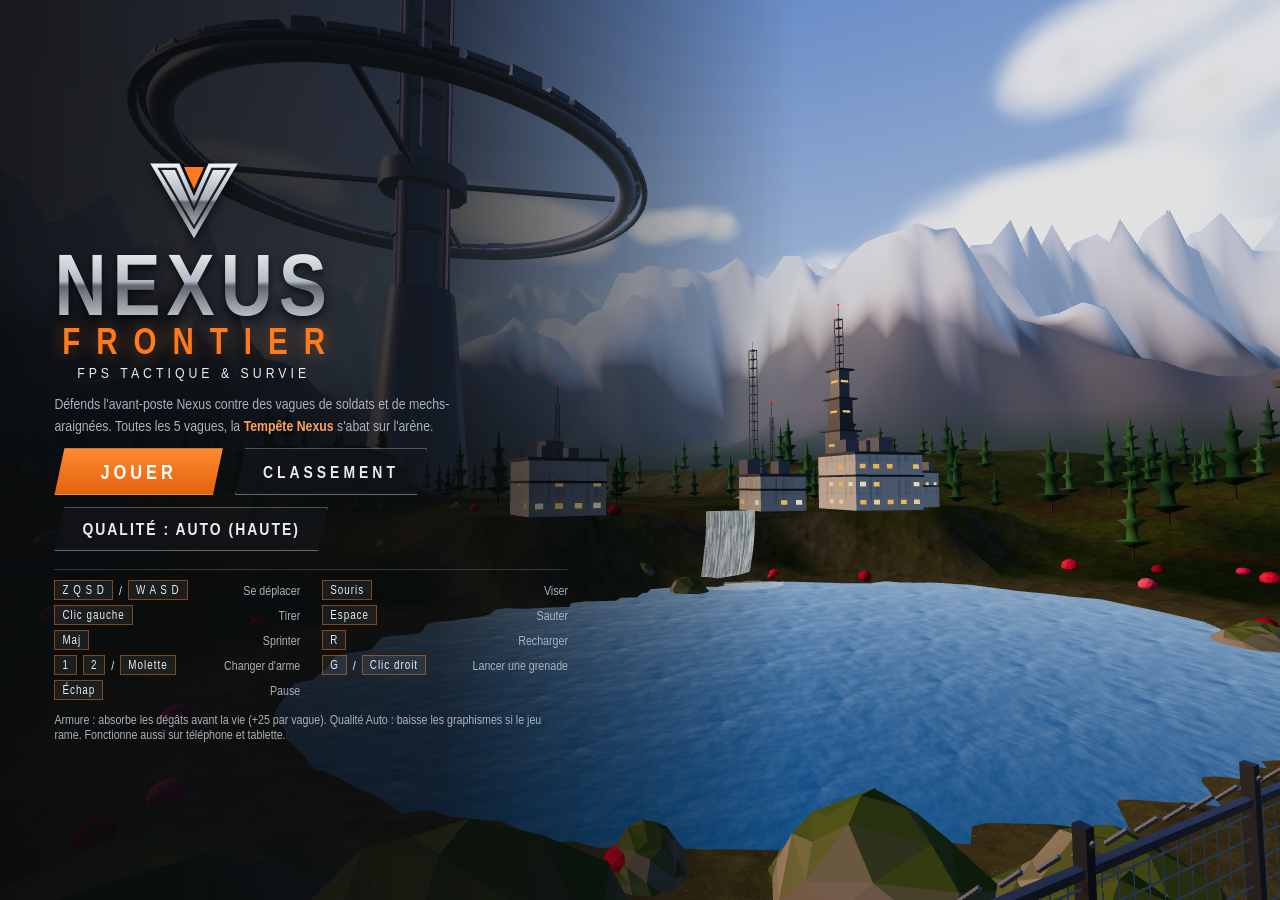
==== commit 2aac168c: "NEXUS FRONTIER : refonte visuelle complète + qualité graphique auto Décor heure dorée (montagnes, sa" ====
--- a/index.html
+++ b/index.html
@@ -20,6 +20,7 @@
 </head>
 <body>
   <div id="jeu"></div>
+  <div id="ips" class="cache"></div>
 
   <!-- Logo (réutilisé dans le menu et les écrans) -->
   <svg width="0" height="0" style="position:absolute" aria-hidden="true">
@@ -124,6 +125,7 @@
         <button id="btn-jouer">Jouer</button>
         <button id="btn-classement" class="secondaire">Classement</button>
       </div>
+      <button class="secondaire btn-qualite" type="button">Qualité : Auto</button>
       <p id="record-menu"></p>
       <div class="commandes commandes-pc">
         <div><kbd>Z Q S D</kbd> / <kbd>W A S D</kbd><span>Se déplacer</span></div>
@@ -145,8 +147,8 @@
         <div><kbd>GRENADE</kbd><span>Lancer une grenade</span></div>
         <div><kbd>❚❚</kbd><span>Pause</span></div>
       </div>
-      <p class="note note-pc">Armure : absorbe les dégâts avant la vie (+25 par vague). Fonctionne aussi sur téléphone et tablette.</p>
-      <p class="note note-tactile">Conseil : tiens ton téléphone en mode paysage.</p>
+      <p class="note note-pc">Armure : absorbe les dégâts avant la vie (+25 par vague). Qualité Auto : baisse les graphismes si le jeu rame. Fonctionne aussi sur téléphone et tablette.</p>
+      <p class="note note-tactile">Conseil : tiens ton téléphone en mode paysage. Si le jeu rame, choisis « Qualité : Basse ».</p>
     </div>
   </div>
 
@@ -155,6 +157,7 @@
       <svg class="logo petit"><use href="#logo"/></svg>
       <h2>Pause</h2>
       <button id="btn-reprendre">Reprendre</button>
+      <button class="secondaire btn-qualite" type="button">Qualité : Auto</button>
     </div>
   </div>
 
--- a/style.css
+++ b/style.css
@@ -441,3 +441,14 @@
   .classement li { padding: 3px 10px; }
   #pseudo { font-size: 16px; padding: 8px 12px; }
 }
+
+/* ---------- Qualité graphique ---------- */
+.btn-qualite {
+  align-self: flex-start; font-size: 14px; letter-spacing: 2px; padding: 9px 22px; min-height: 44px;
+}
+.panneau .btn-qualite { align-self: center; }
+@media (max-width: 700px) { .btn-qualite { align-self: center; } }
+#ips {
+  position: fixed; left: 50%; bottom: 4px; transform: translateX(-50%); z-index: 5; pointer-events: none;
+  font-size: 11px; letter-spacing: 1px; color: #9fe39f; background: rgba(0, 0, 0, 0.45); padding: 1px 6px;
+}
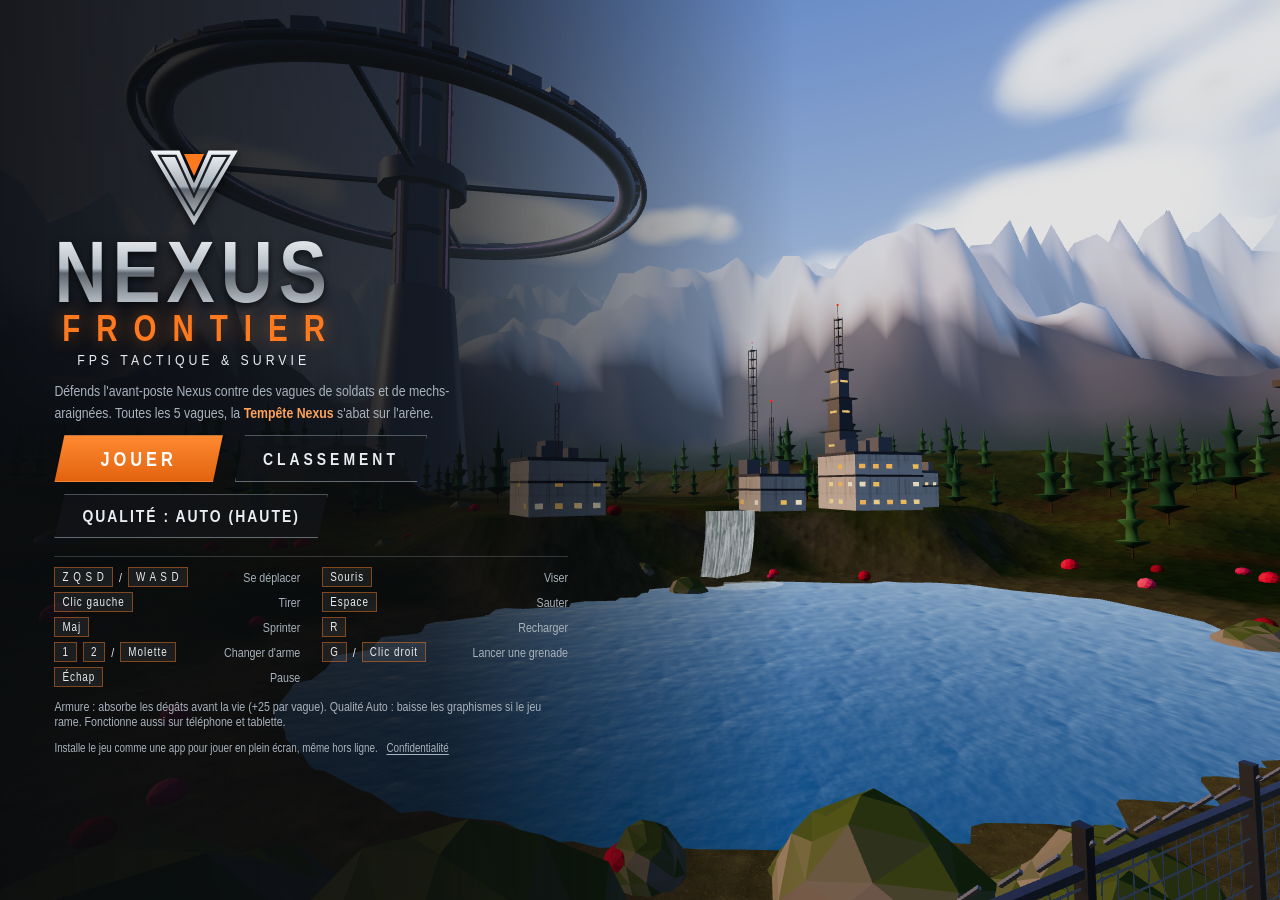
==== commit 0936d3cc: "NEXUS FRONTIER installable comme une app (PWA) Icônes, manifest, plein écran paysage, service worker" ====
--- a/index.html
+++ b/index.html
@@ -5,9 +5,16 @@
   <meta name="viewport" content="width=device-width, initial-scale=1, maximum-scale=1, user-scalable=no, viewport-fit=cover">
   <meta name="mobile-web-app-capable" content="yes">
   <meta name="apple-mobile-web-app-capable" content="yes">
+  <meta name="apple-mobile-web-app-status-bar-style" content="black-translucent">
+  <meta name="apple-mobile-web-app-title" content="Nexus">
+  <meta name="application-name" content="NEXUS FRONTIER">
   <title>NEXUS FRONTIER — FPS tactique &amp; survie</title>
   <meta name="description" content="NEXUS FRONTIER : FPS tactique et survie dans le navigateur (PC et téléphone).">
   <meta name="theme-color" content="#14171b">
+  <link rel="manifest" href="manifest.webmanifest">
+  <link rel="icon" type="image/png" sizes="32x32" href="icons/favicon-32.png">
+  <link rel="icon" type="image/png" sizes="192x192" href="icons/icon-192.png">
+  <link rel="apple-touch-icon" sizes="180x180" href="icons/apple-touch-icon-180.png">
   <link rel="stylesheet" href="style.css">
   <script type="importmap">
     {
@@ -126,6 +133,12 @@
         <button id="btn-classement" class="secondaire">Classement</button>
       </div>
       <button class="secondaire btn-qualite" type="button">Qualité : Auto</button>
+      <div id="installer" class="installer cache" role="region" aria-label="Installer le jeu">
+        <svg class="installer-logo" aria-hidden="true"><use href="#logo"/></svg>
+        <span id="installer-texte"></span>
+        <button id="btn-installer" type="button" class="cache">Installer le jeu</button>
+        <button id="btn-installer-fermer" type="button" class="installer-fermer" aria-label="Fermer">×</button>
+      </div>
       <p id="record-menu"></p>
       <div class="commandes commandes-pc">
         <div><kbd>Z Q S D</kbd> / <kbd>W A S D</kbd><span>Se déplacer</span></div>
@@ -149,6 +162,8 @@
       </div>
       <p class="note note-pc">Armure : absorbe les dégâts avant la vie (+25 par vague). Qualité Auto : baisse les graphismes si le jeu rame. Fonctionne aussi sur téléphone et tablette.</p>
       <p class="note note-tactile">Conseil : tiens ton téléphone en mode paysage. Si le jeu rame, choisis « Qualité : Basse ».</p>
+      <p class="note note-app">Installe le jeu comme une app pour jouer en plein écran, même hors ligne.
+        <a class="lien-discret" href="confidentialite.html">Confidentialité</a></p>
     </div>
   </div>
 
--- a/style.css
+++ b/style.css
@@ -98,7 +98,7 @@
 #restants { font-size: 12px; letter-spacing: 2px; color: var(--orange-2); }
 
 #score-bloc {
-  position: absolute; top: 14px; left: 20px;
+  position: absolute; top: calc(14px + env(safe-area-inset-top, 0px)); left: calc(20px + env(safe-area-inset-left, 0px));
   display: flex; flex-direction: column; line-height: 1.05;
 }
 #score-bloc .etiquette { font-size: 11px; letter-spacing: 3px; color: var(--texte-2); }
@@ -106,7 +106,7 @@
 
 /* Minicarte */
 #minicarte {
-  position: absolute; top: 12px; right: 16px; width: 172px;
+  position: absolute; top: calc(12px + env(safe-area-inset-top, 0px)); right: calc(16px + env(safe-area-inset-right, 0px)); width: 172px;
   padding: 6px; background: rgba(14, 17, 21, 0.55);
   border: 1px solid var(--ligne); border-top: 2px solid var(--orange);
 }
@@ -117,7 +117,7 @@
 
 /* Vie + armure */
 #bas-gauche {
-  position: absolute; left: 22px; bottom: 22px;
+  position: absolute; left: calc(22px + env(safe-area-inset-left, 0px)); bottom: calc(22px + env(safe-area-inset-bottom, 0px));
   display: flex; align-items: center; gap: 12px;
 }
 .icone-soldat {
@@ -141,7 +141,7 @@
 
 /* Arme, munitions, grenades */
 #bas-droite {
-  position: absolute; right: 22px; bottom: 22px; text-align: right;
+  position: absolute; right: calc(22px + env(safe-area-inset-right, 0px)); bottom: calc(22px + env(safe-area-inset-bottom, 0px)); text-align: right;
 }
 #arme-nom { font-size: 12px; letter-spacing: 3px; text-transform: uppercase; color: var(--texte-2); }
 .ligne-arme { display: flex; align-items: center; justify-content: flex-end; gap: 14px; }
@@ -452,3 +452,42 @@
   position: fixed; left: 50%; bottom: 4px; transform: translateX(-50%); z-index: 5; pointer-events: none;
   font-size: 11px; letter-spacing: 1px; color: #9fe39f; background: rgba(0, 0, 0, 0.45); padding: 1px 6px;
 }
+
+/* ---------- Installation comme une app (PWA) ---------- */
+.installer {
+  display: flex; align-items: center; gap: 10px; max-width: 520px;
+  padding: 8px 8px 8px 12px; font-size: 14px; line-height: 1.35; text-align: left;
+  background: linear-gradient(90deg, rgba(255, 122, 30, 0.16), rgba(20, 23, 28, 0.75));
+  border: 1px solid rgba(255, 122, 30, 0.45); border-left: 3px solid var(--orange);
+}
+.installer-logo { width: 26px; height: 24px; flex: none; }
+#installer-texte { flex: 1 1 auto; min-width: 0; color: var(--texte); }
+#installer-texte strong { color: var(--orange-2); font-weight: 700; }
+/* Icône « Partager » d'iOS : carré ouvert + flèche vers le haut */
+.ico-partager {
+  display: inline-block; position: relative; width: 11px; height: 10px; margin: 0 2px -1px;
+  border: 1.5px solid var(--orange-2); border-top-color: transparent;
+}
+.ico-partager::before {
+  content: ""; position: absolute; left: 50%; top: -7px; width: 1.5px; height: 11px;
+  background: var(--orange-2); transform: translateX(-50%);
+}
+.ico-partager::after {
+  content: ""; position: absolute; left: 50%; top: -7px; width: 5px; height: 5px;
+  border-left: 1.5px solid var(--orange-2); border-top: 1.5px solid var(--orange-2);
+  transform: translateX(-50%) rotate(45deg); transform-origin: center; margin-top: 0.5px;
+}
+#btn-installer { flex: none; font-size: 14px; letter-spacing: 2px; padding: 9px 20px; min-height: 40px; white-space: nowrap; }
+.installer-fermer {
+  flex: none; width: 36px; height: 36px; padding: 0; font-size: 22px; line-height: 1; letter-spacing: 0;
+  clip-path: none; background: transparent; color: var(--texte-2);
+  box-shadow: 0 0 0 1px rgba(200, 212, 225, 0.3) inset;
+}
+.installer-fermer:hover { color: var(--texte); background: rgba(255, 255, 255, 0.08); filter: none; }
+.note-app { font-size: 12px; }
+.lien-discret { color: var(--texte-2); text-decoration: underline; text-underline-offset: 2px; margin-left: 6px; }
+.lien-discret:hover, .lien-discret:focus-visible { color: var(--orange-2); }
+@media (max-height: 500px) {
+  .installer { padding: 5px 6px 5px 10px; font-size: 13px; }
+  .installer-fermer { width: 32px; height: 32px; }
+}
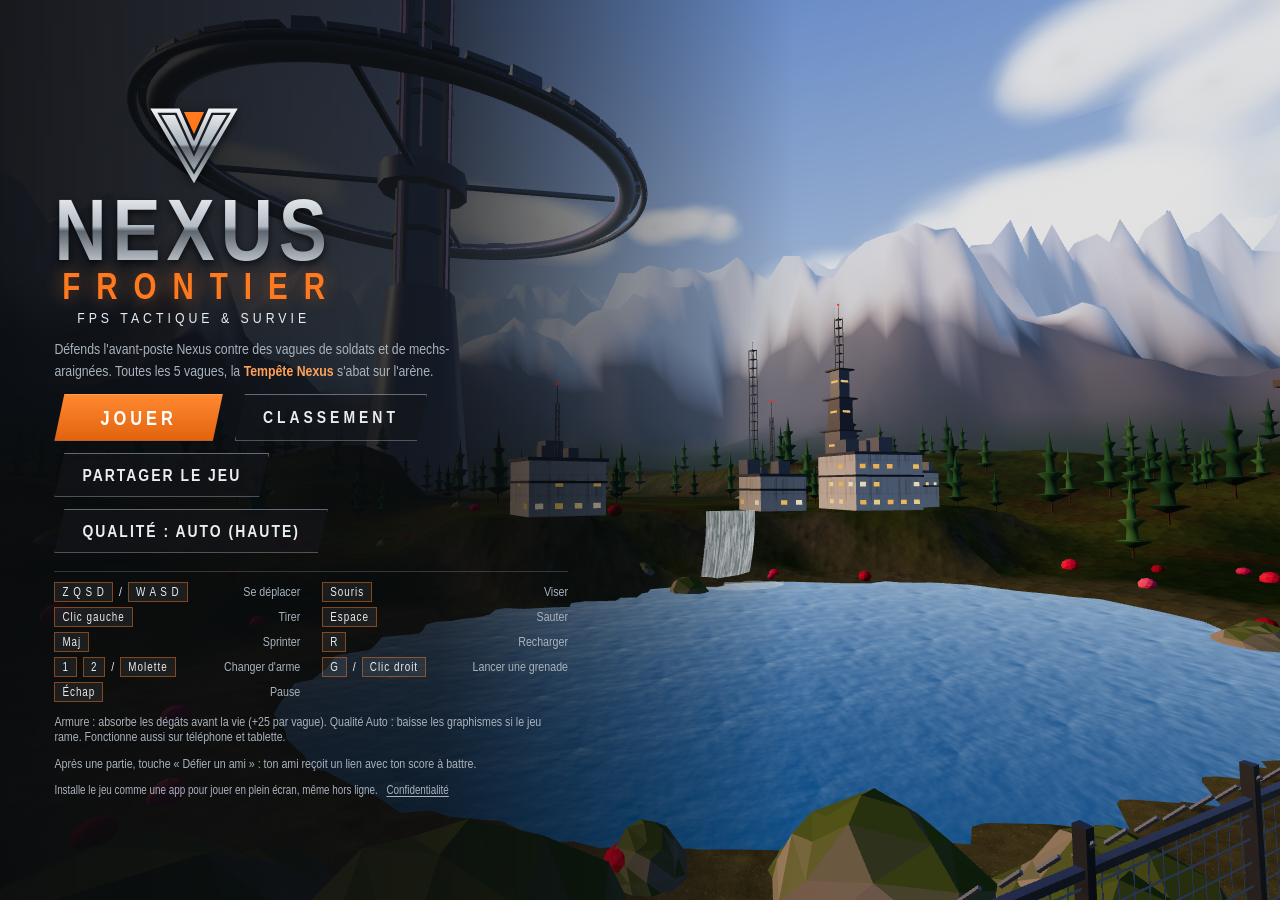
==== commit 76764c74: "Partage et défis entre amis, aperçu des liens, référencement et kit itch.io - Aperçu de lien (Open G" ====
--- a/index.html
+++ b/index.html
@@ -9,7 +9,51 @@
   <meta name="apple-mobile-web-app-title" content="Nexus">
   <meta name="application-name" content="NEXUS FRONTIER">
   <title>NEXUS FRONTIER — FPS tactique &amp; survie</title>
-  <meta name="description" content="NEXUS FRONTIER : FPS tactique et survie dans le navigateur (PC et téléphone).">
+  <meta name="description" content="NEXUS FRONTIER : FPS de survie gratuit, jouable direct dans le navigateur sur PC et téléphone, sans installation. Repousse les vagues de soldats et de mechs-araignées, puis défie tes amis de battre ton score !">
+  <link rel="canonical" href="https://isatopro521-lgtm.github.io/mon-jeu-3d/">
+  <!-- Aperçu du lien quand on le partage (WhatsApp, Discord, Snapchat, X, Facebook…) -->
+  <meta property="og:type" content="website">
+  <meta property="og:site_name" content="NEXUS FRONTIER">
+  <meta property="og:locale" content="fr_FR">
+  <meta property="og:url" content="https://isatopro521-lgtm.github.io/mon-jeu-3d/">
+  <meta property="og:title" content="NEXUS FRONTIER — FPS gratuit dans ton navigateur">
+  <meta property="og:description" content="Survis aux vagues de soldats et de mechs-araignées, affronte la Tempête Nexus et bats le score de tes amis. Gratuit, sur PC et téléphone, sans rien installer.">
+  <meta property="og:image" content="https://isatopro521-lgtm.github.io/mon-jeu-3d/captures/apercu-partage.jpg">
+  <meta property="og:image:secure_url" content="https://isatopro521-lgtm.github.io/mon-jeu-3d/captures/apercu-partage.jpg">
+  <meta property="og:image:type" content="image/jpeg">
+  <meta property="og:image:width" content="1200">
+  <meta property="og:image:height" content="630">
+  <meta property="og:image:alt" content="NEXUS FRONTIER : un soldat armé d'un fusil face à des ennemis, devant une tour géante et des montagnes">
+  <meta name="twitter:card" content="summary_large_image">
+  <meta name="twitter:title" content="NEXUS FRONTIER — FPS gratuit dans ton navigateur">
+  <meta name="twitter:description" content="Survis aux vagues d'ennemis et bats le score de tes amis. Gratuit, PC et téléphone, sans installation.">
+  <meta name="twitter:image" content="https://isatopro521-lgtm.github.io/mon-jeu-3d/captures/apercu-partage.jpg">
+  <meta name="twitter:image:alt" content="NEXUS FRONTIER : un soldat armé d'un fusil face à des ennemis, devant une tour géante et des montagnes">
+  <!-- Données structurées pour les moteurs de recherche -->
+  <script type="application/ld+json">
+    {
+      "@context": "https://schema.org",
+      "@type": "VideoGame",
+      "name": "NEXUS FRONTIER",
+      "alternateName": "Nexus Frontier",
+      "description": "FPS de survie gratuit, jouable dans le navigateur sur PC et téléphone : défends l'avant-poste Nexus contre des vagues de soldats et de mechs-araignées, affronte la Tempête Nexus et défie tes amis.",
+      "url": "https://isatopro521-lgtm.github.io/mon-jeu-3d/",
+      "image": "https://isatopro521-lgtm.github.io/mon-jeu-3d/captures/apercu-partage.jpg",
+      "screenshot": [
+        "https://isatopro521-lgtm.github.io/mon-jeu-3d/captures/capture-menu.png",
+        "https://isatopro521-lgtm.github.io/mon-jeu-3d/captures/capture-combat.png"
+      ],
+      "inLanguage": "fr",
+      "genre": ["FPS", "Action", "Survie", "Tir à la première personne"],
+      "gamePlatform": ["Navigateur web", "PC", "Android", "iOS"],
+      "applicationCategory": "Game",
+      "operatingSystem": "Web browser",
+      "playMode": "SinglePlayer",
+      "numberOfPlayers": { "@type": "QuantitativeValue", "value": 1 },
+      "isAccessibleForFree": true,
+      "offers": { "@type": "Offer", "price": "0", "priceCurrency": "EUR", "availability": "https://schema.org/InStock" }
+    }
+  </script>
   <meta name="theme-color" content="#14171b">
   <link rel="manifest" href="manifest.webmanifest">
   <link rel="icon" type="image/png" sizes="32x32" href="icons/favicon-32.png">
@@ -128,9 +172,14 @@
       </div>
       <p class="accroche">Défends l'avant-poste Nexus contre des vagues de soldats et de mechs-araignées.
         Toutes les 5 vagues, la <strong>Tempête Nexus</strong> s'abat sur l'arène.</p>
+      <p id="defi-bandeau" class="defi cache" role="status"></p>
       <div class="boutons">
         <button id="btn-jouer">Jouer</button>
         <button id="btn-classement" class="secondaire">Classement</button>
+      </div>
+      <div class="ligne-partage">
+        <button id="btn-partager-menu" class="secondaire btn-partager" type="button">Partager le jeu</button>
+        <span id="partage-etat-menu" class="partage-etat" role="status"></span>
       </div>
       <button class="secondaire btn-qualite" type="button">Qualité : Auto</button>
       <div id="installer" class="installer cache" role="region" aria-label="Installer le jeu">
@@ -162,6 +211,7 @@
       </div>
       <p class="note note-pc">Armure : absorbe les dégâts avant la vie (+25 par vague). Qualité Auto : baisse les graphismes si le jeu rame. Fonctionne aussi sur téléphone et tablette.</p>
       <p class="note note-tactile">Conseil : tiens ton téléphone en mode paysage. Si le jeu rame, choisis « Qualité : Basse ».</p>
+      <p class="note note-defi">Après une partie, touche « Défier un ami » : ton ami reçoit un lien avec ton score à battre.</p>
       <p class="note note-app">Installe le jeu comme une app pour jouer en plein écran, même hors ligne.
         <a class="lien-discret" href="confidentialite.html">Confidentialité</a></p>
     </div>
@@ -181,6 +231,7 @@
       <svg class="logo petit"><use href="#logo"/></svg>
       <h2>Tombé au combat</h2>
       <p id="fin-stats"></p>
+      <p id="fin-defi" class="defi-resultat cache" role="status"></p>
       <form id="form-score" autocomplete="off">
         <label for="pseudo">Ton pseudo</label>
         <input id="pseudo" name="pseudo" maxlength="16" placeholder="Ton pseudo" enterkeyhint="send">
@@ -188,7 +239,11 @@
       </form>
       <p id="score-etat" class="note" role="status"></p>
       <ol id="fin-classement" class="classement"></ol>
-      <button id="btn-rejouer">Rejouer</button>
+      <div class="boutons boutons-fin">
+        <button id="btn-rejouer">Rejouer</button>
+        <button id="btn-partager-fin" class="secondaire btn-partager" type="button">Défier un ami</button>
+      </div>
+      <p id="partage-etat-fin" class="partage-etat" role="status"></p>
     </div>
   </div>
 
--- a/style.css
+++ b/style.css
@@ -491,3 +491,32 @@
   .installer { padding: 5px 6px 5px 10px; font-size: 13px; }
   .installer-fermer { width: 32px; height: 32px; }
 }
+
+/* ---------- Partage et défis entre amis ---------- */
+.defi {
+  margin: 0; max-width: 520px; padding: 9px 14px; font-size: 16px; line-height: 1.35; text-align: left;
+  background: linear-gradient(90deg, rgba(224, 48, 42, 0.28), rgba(20, 23, 28, 0.75));
+  border: 1px solid rgba(255, 122, 30, 0.55); border-left: 3px solid var(--rouge);
+  overflow-wrap: anywhere;
+}
+.defi strong { color: var(--orange-2); font-weight: 700; }
+.defi .defi-score { color: #fff; white-space: nowrap; }
+.ligne-partage { display: flex; flex-wrap: wrap; align-items: center; gap: 6px 12px; }
+.btn-partager { font-size: 14px; letter-spacing: 2px; padding: 9px 22px; min-height: 44px; }
+.boutons-fin { justify-content: center; align-items: center; }
+.boutons-fin .btn-partager { font-size: 17px; padding: 10px 28px; }
+.partage-etat { margin: 0; font-size: 13px; color: var(--orange-2); max-width: 440px; overflow-wrap: anywhere;
+  user-select: text; -webkit-user-select: text; }
+.partage-etat:empty { display: none; }
+.defi-resultat { margin: 0; font-size: 16px; font-weight: 700; max-width: 440px; color: var(--texte); }
+.defi-resultat.gagne { color: #6be38f; }
+.defi-resultat.perdu { color: var(--orange-2); }
+@media (max-width: 700px) {
+  .ligne-partage { justify-content: center; }
+  .defi { text-align: center; }
+}
+@media (max-height: 500px) {
+  .defi { padding: 5px 10px; font-size: 14px; }
+  .note-defi { display: none; }
+  .boutons-fin .btn-partager { font-size: 15px; padding: 8px 22px; }
+}
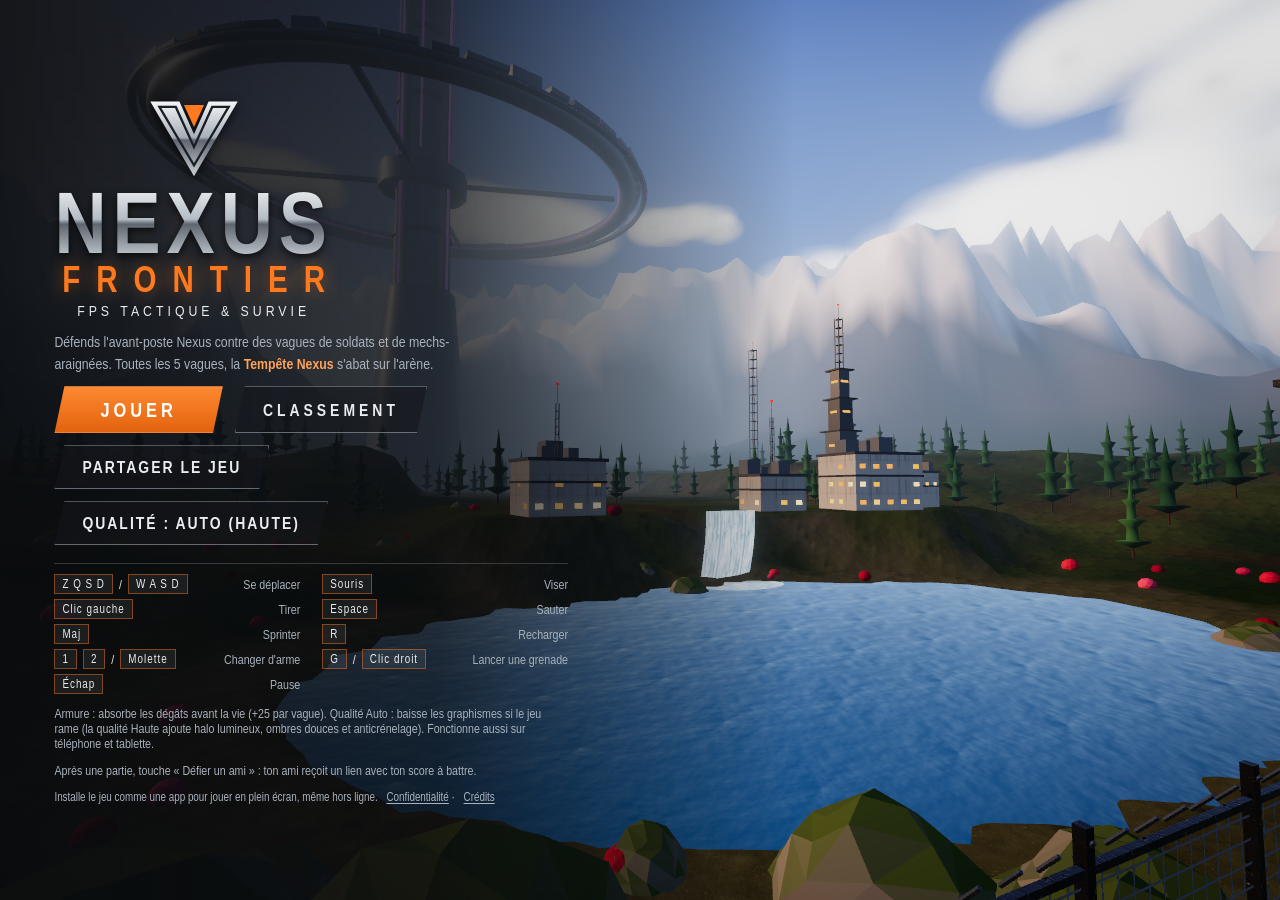
==== commit c60038a4: "Réalisme : vrais soldats animés, vraies armes et graphismes PBR - Soldats ennemis : modèle 3D réalis" ====
--- a/index.html
+++ b/index.html
@@ -209,11 +209,12 @@
         <div><kbd>GRENADE</kbd><span>Lancer une grenade</span></div>
         <div><kbd>❚❚</kbd><span>Pause</span></div>
       </div>
-      <p class="note note-pc">Armure : absorbe les dégâts avant la vie (+25 par vague). Qualité Auto : baisse les graphismes si le jeu rame. Fonctionne aussi sur téléphone et tablette.</p>
+      <p class="note note-pc">Armure : absorbe les dégâts avant la vie (+25 par vague). Qualité Auto : baisse les graphismes si le jeu rame (la qualité Haute ajoute halo lumineux, ombres douces et anticrénelage). Fonctionne aussi sur téléphone et tablette.</p>
       <p class="note note-tactile">Conseil : tiens ton téléphone en mode paysage. Si le jeu rame, choisis « Qualité : Basse ».</p>
       <p class="note note-defi">Après une partie, touche « Défier un ami » : ton ami reçoit un lien avec ton score à battre.</p>
       <p class="note note-app">Installe le jeu comme une app pour jouer en plein écran, même hors ligne.
-        <a class="lien-discret" href="confidentialite.html">Confidentialité</a></p>
+        <a class="lien-discret" href="confidentialite.html">Confidentialité</a> ·
+        <a class="lien-discret" href="credits.html">Crédits</a></p>
     </div>
   </div>
 
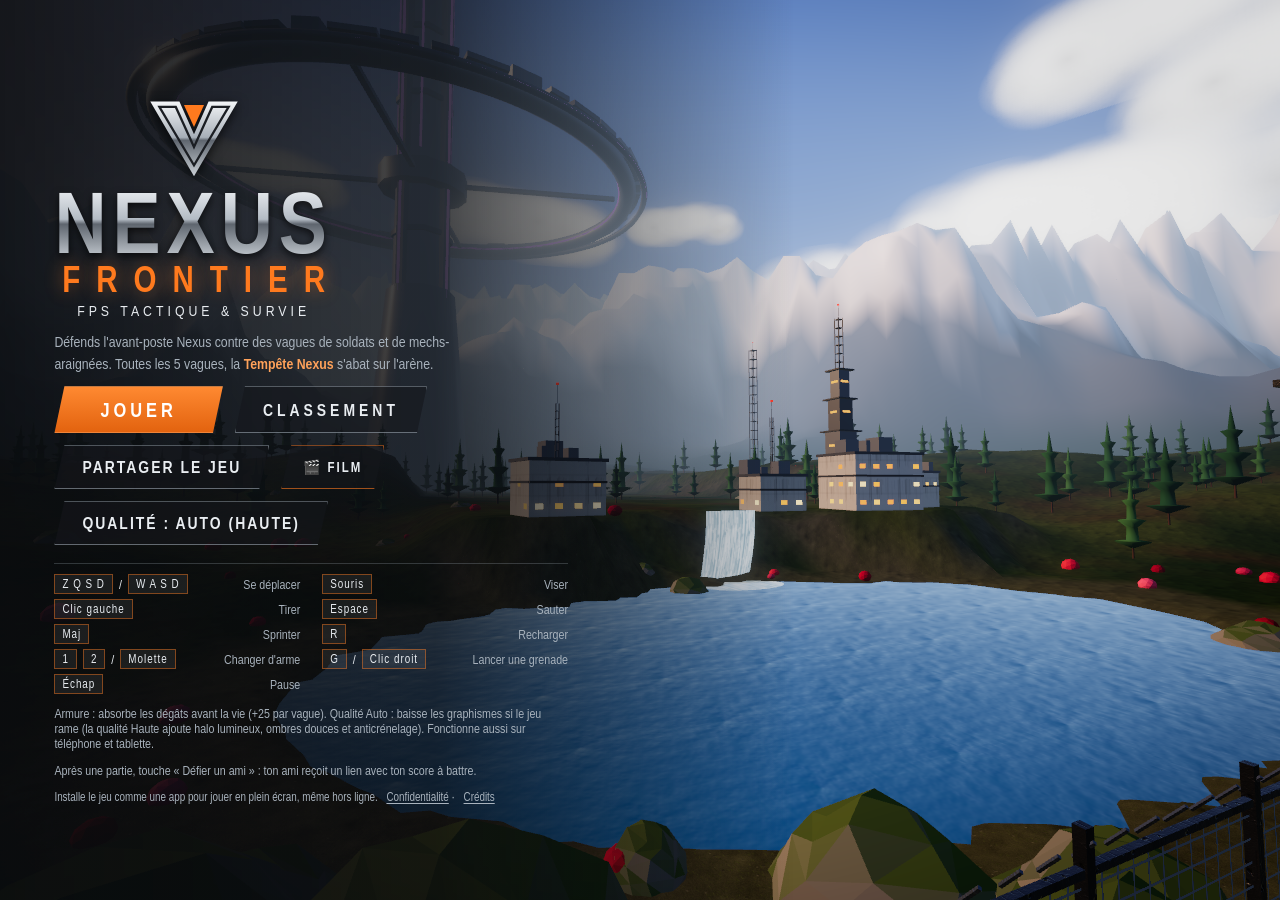
==== commit 7017d49b: "Film : court-métrage 3D « NEXUS FRONTIER » jouable dans le navigateur - film.html + src/film.js : fi" ====
--- a/index.html
+++ b/index.html
@@ -179,6 +179,7 @@
       </div>
       <div class="ligne-partage">
         <button id="btn-partager-menu" class="secondaire btn-partager" type="button">Partager le jeu</button>
+        <a id="lien-film" class="btn-film" href="film.html" title="Court-métrage de 2 minutes dans l'univers du jeu">🎬 Film</a>
         <span id="partage-etat-menu" class="partage-etat" role="status"></span>
       </div>
       <button class="secondaire btn-qualite" type="button">Qualité : Auto</button>
--- a/style.css
+++ b/style.css
@@ -503,6 +503,15 @@
 .defi .defi-score { color: #fff; white-space: nowrap; }
 .ligne-partage { display: flex; flex-wrap: wrap; align-items: center; gap: 6px 12px; }
 .btn-partager { font-size: 14px; letter-spacing: 2px; padding: 9px 22px; min-height: 44px; }
+/* Lien vers le court-métrage (film.html), même allure qu'un bouton secondaire */
+.btn-film {
+  display: inline-flex; align-items: center; min-height: 44px; padding: 9px 22px;
+  font-size: 14px; font-weight: 700; letter-spacing: 2px; text-transform: uppercase; text-decoration: none;
+  color: var(--texte); background: rgba(20, 23, 28, 0.6);
+  box-shadow: 0 0 0 1px rgba(255, 122, 30, 0.6) inset;
+  clip-path: polygon(10px 0, 100% 0, calc(100% - 10px) 100%, 0 100%);
+}
+.btn-film:hover, .btn-film:focus-visible { background: rgba(255, 122, 30, 0.18); }
 .boutons-fin { justify-content: center; align-items: center; }
 .boutons-fin .btn-partager { font-size: 17px; padding: 10px 28px; }
 .partage-etat { margin: 0; font-size: 13px; color: var(--orange-2); max-width: 440px; overflow-wrap: anywhere;
